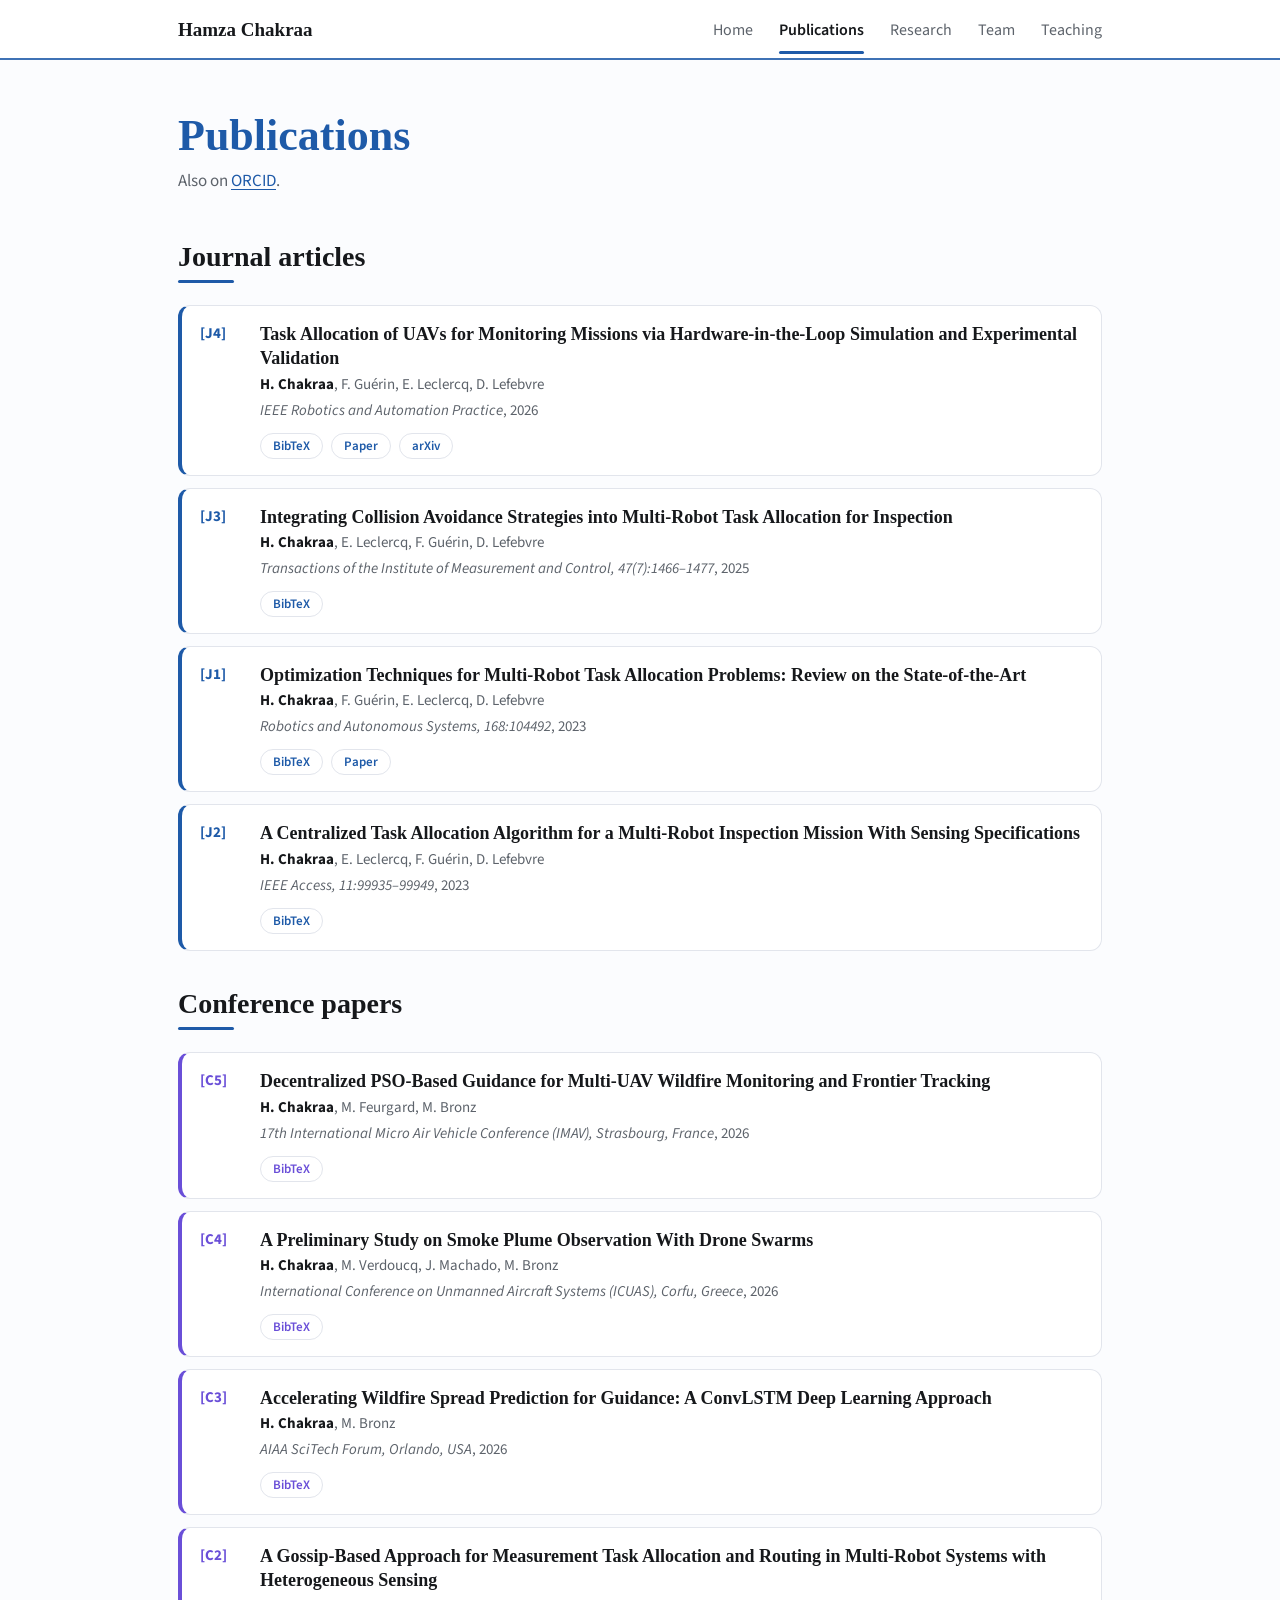
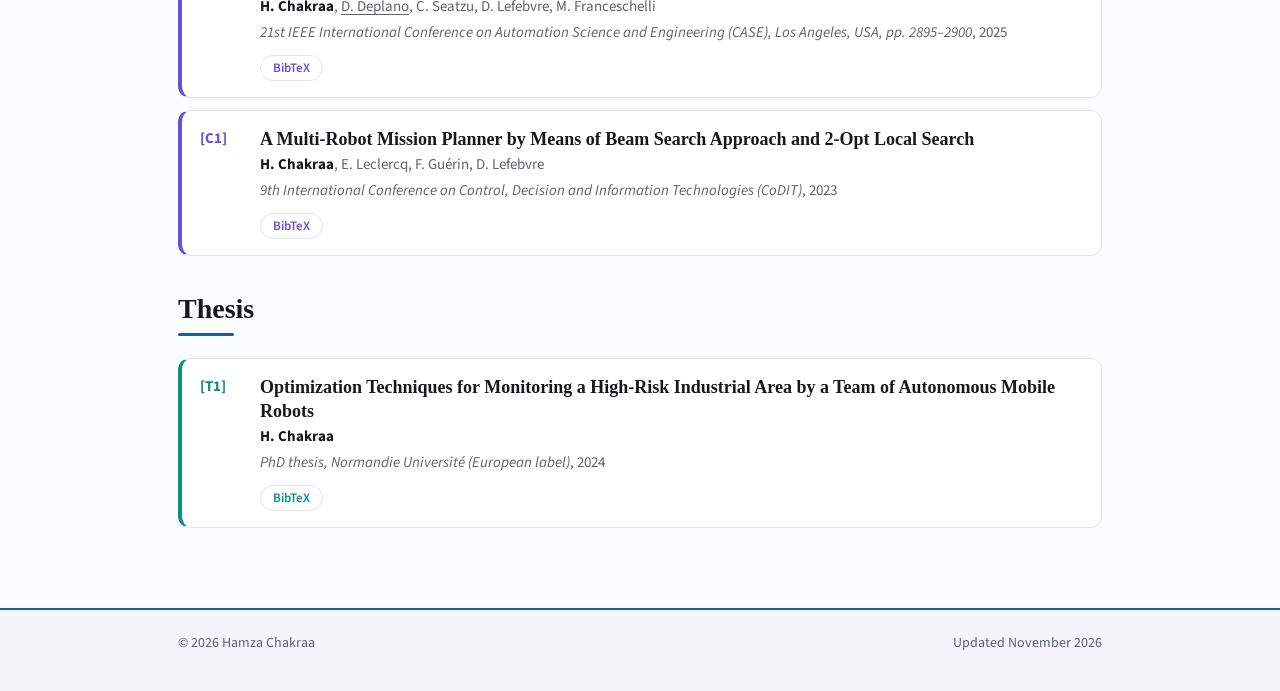
==== publications.html @ 82e601f8 "update" ====
<!doctype html>
<html lang="en">
<head>
<meta charset="utf-8">
<meta name="viewport" content="width=device-width, initial-scale=1">
<title>Publications · Hamza Chakraa</title>
<meta name="description" content="Publications of Hamza Chakraa: multi-robot task allocation, multi-UAV guidance, multi-agent reinforcement learning.">
<meta name="theme-color" content="#ffffff">
<link rel="stylesheet" href="style.css?v=12">
<script src="pubs.js?v=12" defer></script>
</head>
<body>

<header class="site-header">
  <div class="container bar">
    <a class="site-title" href="./">Hamza Chakraa</a>
    <nav class="site-nav" aria-label="Main">
      <a href="./">Home</a>
      <a href="publications.html" aria-current="page">Publications</a>
      <a href="research.html">Research</a>
      <a href="team.html">Team</a>
      <a href="teaching.html">Teaching</a>
    </nav>
  </div>
</header>

<main class="container">
  <section class="page-head">
    <h1>Publications</h1>
    <p>Also on <a href="https://orcid.org/0000-0002-8776-4235" target="_blank" rel="noopener">ORCID</a>.</p>
  </section>
  <div id="all-pubs"></div>
</main>

<footer class="site-footer">
  <div class="container foot">
    <span>© 2026 Hamza Chakraa</span>
    <span>Updated November 2026</span>
  </div>
</footer>

</body>
</html>
---- style.css ----
/* fonts: self-hosted, SIL Open Font License (see fonts/) */
@font-face { font-family: "Source Serif 4"; font-weight: 600; font-display: swap; src: url(fonts/source-serif-4-latin-600-normal.woff2) format("woff2"); }
@font-face { font-family: "Source Sans 3"; font-weight: 400; font-display: swap; src: url(fonts/source-sans-3-latin-400-normal.woff2) format("woff2"); }
@font-face { font-family: "Source Sans 3"; font-weight: 400; font-style: italic; font-display: swap; src: url(fonts/source-sans-3-latin-400-italic.woff2) format("woff2"); }
@font-face { font-family: "Source Sans 3"; font-weight: 600; font-display: swap; src: url(fonts/source-sans-3-latin-600-normal.woff2) format("woff2"); }
@font-face { font-family: "Source Sans 3"; font-weight: 700; font-display: swap; src: url(fonts/source-sans-3-latin-700-normal.woff2) format("woff2"); }

:root {
  --accent: #1e5aa8;          /* main blue */
  --accent-dark: #16467f;
  --accent-soft: #eaf1fb;
  --violet: #6a4fd8;          /* conferences */
  --violet-soft: #efebfd;
  --teal: #0d8f87;            /* thesis / highlights */
  --teal-soft: #e3f5f3;
  --grad: var(--accent);
  --text: #16181b;
  --muted: #5d636b;
  --line: #e2e5ec;
  --serif: "Source Serif 4", Georgia, serif;
  --sans: "Source Sans 3", system-ui, -apple-system, "Segoe UI", sans-serif;
}

* { box-sizing: border-box; }
html { scroll-behavior: smooth; }
body { margin: 0; font: 17px/1.6 var(--sans); color: var(--text); background: #fbfcfe; -webkit-font-smoothing: antialiased; }
a { color: var(--accent); text-decoration-thickness: 1px; text-underline-offset: 3px; }
a:hover { color: var(--accent-dark); }
h1, h2, h3 { margin: 0; }
.container { max-width: 980px; margin: 0 auto; padding: 0 28px; }
section { scroll-margin-top: 80px; }

/* header: light, blue hairline, active link underlined */
.site-header { position: sticky; top: 0; z-index: 10; background: rgba(255,255,255,.88); backdrop-filter: saturate(1.4) blur(10px); }
.site-header::after { content: ""; position: absolute; left: 0; right: 0; bottom: 0; height: 2px; background: var(--grad); opacity: .85; }
.bar { display: flex; align-items: center; justify-content: space-between; gap: 20px; min-height: 60px; flex-wrap: wrap; }
.site-title { font: 600 19px var(--serif); color: var(--text); text-decoration: none; }
.site-nav { display: flex; gap: 26px; flex-wrap: wrap; }
.site-nav a { position: relative; color: var(--muted); text-decoration: none; font-size: 16px; padding: 18px 0 16px; transition: color .15s; }
.site-nav a:hover { color: var(--accent); }
.site-nav a[aria-current="page"] { color: var(--text); font-weight: 600; }
.site-nav a[aria-current="page"]::after { content: ""; position: absolute; left: 0; right: 0; bottom: 6px; height: 3px; border-radius: 3px; background: var(--grad); }
@media (max-width: 640px) { .bar { padding-block: 10px; } .site-nav { gap: 16px; } .site-nav a { padding: 4px 0; font-size: 15px; } .site-nav a[aria-current="page"]::after { bottom: -2px; } }

/* hero: soft colour wash behind, text left, round photo right */
.hero-wrap { position: relative; overflow: hidden; background: #eef3fb; border-bottom: 1px solid var(--line); }
.hero { display: grid; grid-template-columns: 1fr 230px; gap: 48px; align-items: center; padding: 60px 0 52px; }
.role { display: inline-block; margin: 0 0 12px; padding: 3px 12px; border-radius: 999px; font-size: 14px; font-weight: 600; color: #fff; background: var(--grad); }
.hero h1 { font: 600 54px/1.06 var(--serif); letter-spacing: -0.015em; }
.affil { margin: 10px 0 0; color: var(--muted); }
.affil a { color: var(--text); font-weight: 600; text-decoration: none; }
.affil a:hover { color: var(--accent); }
.lead { margin: 18px 0 24px; font-size: 18px; line-height: 1.5; color: #3a3f46; }
.hero-photo { position: relative; aspect-ratio: 1; border-radius: 50%; padding: 5px; background: var(--grad); box-shadow: 0 18px 40px -16px rgba(30,90,168,.45); }
.hero-photo .inner { position: relative; width: 100%; height: 100%; border-radius: 50%; overflow: hidden; background: #fff; display: grid; place-items: center; border: 4px solid #fff; }
.hero-photo img { position: absolute; inset: 0; width: 100%; height: 100%; object-fit: cover; }
.hero-photo span { font: 600 60px var(--serif); color: var(--accent); }
.profile-links { display: flex; flex-wrap: wrap; gap: 8px; align-items: center; }
.profile-links a { font-size: 15px; font-weight: 600; text-decoration: none; padding: 6px 14px; border-radius: 999px; background: rgba(255,255,255,.8); border: 1px solid var(--line); color: var(--text); transition: all .15s; }
.profile-links a:hover { color: #fff; background: var(--accent); border-color: var(--accent); transform: translateY(-1px); }
.profile-links a.primary { color: #fff; background: var(--grad); border-color: transparent; }
.profile-links a.primary:hover { filter: brightness(1.08); }
@media (max-width: 720px) {
  .hero { grid-template-columns: 1fr; gap: 24px; padding-top: 32px; }
  .hero-photo { order: -1; width: 130px; }
  .hero h1 { font-size: 40px; }
}

/* sections */
section { padding-top: 52px; }
h2 { font: 600 28px/1.2 var(--serif); margin-bottom: 22px; display: flex; align-items: baseline; justify-content: space-between; gap: 16px; position: relative; padding-bottom: 10px; }
h2::after { content: ""; position: absolute; left: 0; bottom: 0; width: 56px; height: 3px; border-radius: 3px; background: var(--grad); }
h3 { font-size: 14px; font-weight: 700; letter-spacing: .08em; text-transform: uppercase; color: var(--accent); margin-bottom: 12px; }
.more { font: 600 15px var(--sans); text-decoration: none; }
.more:hover { text-decoration: underline; }

.bio { padding-top: 40px; max-width: 780px; }
.bio p { margin: 0 0 16px; }
.hiring { position: relative; margin-top: 26px !important; padding: 16px 20px 16px 22px; border-radius: 12px; font-size: 16px;
  background: #fff; border: 2px solid var(--accent); box-shadow: 0 8px 24px -14px rgba(106,79,216,.5); }

/* news */
.news-list { list-style: none; margin: 0; padding: 0; }
.news-list li { display: grid; grid-template-columns: 104px 1fr; gap: 18px; align-items: baseline; padding: 12px 14px; border-radius: 10px; transition: background .15s; }
.news-list li:hover { background: var(--accent-soft); }
.news-list time { justify-self: start; font-size: 13px; font-weight: 700; padding: 2px 10px; border-radius: 999px; color: var(--accent); background: var(--accent-soft); white-space: nowrap; }
.news-list li:nth-child(3n+2) time { color: var(--violet); background: var(--violet-soft); }
.news-list li:nth-child(3n+3) time { color: var(--teal); background: var(--teal-soft); }
.news-list p { margin: 0; font-size: 16px; }
@media (max-width: 520px) { .news-list li { grid-template-columns: 1fr; gap: 4px; } }

/* type colours */
.t-journal    { --c: var(--accent); --cs: var(--accent-soft); }
.t-conference { --c: var(--violet); --cs: var(--violet-soft); }
.t-thesis     { --c: var(--teal);   --cs: var(--teal-soft); }

/* selected publications: coloured cards, thumbnail only if an image exists */
.sel-list { display: grid; gap: 14px; }
.sel { display: block; padding: 18px 22px; background: #fff; border: 1px solid var(--line); border-left: 4px solid var(--c); border-radius: 12px; box-shadow: 0 2px 6px -4px rgba(16,24,40,.12); transition: transform .15s, box-shadow .15s; }
.sel:hover { transform: translateY(-2px); box-shadow: 0 14px 28px -18px rgba(16,24,40,.35); }
.sel .thumb { display: none; }
.sel.has-thumb { display: grid; grid-template-columns: 96px 1fr; gap: 20px; }
.sel.has-thumb .thumb { display: block; width: 96px; aspect-ratio: 440/570; object-fit: cover; object-position: top; border-radius: 6px; border: 1px solid var(--line); }
.badge { display: inline-block; margin: 0 0 6px; padding: 1px 10px; border-radius: 999px; background: var(--cs, var(--accent-soft)); color: var(--c, var(--accent)); font-size: 13px; font-weight: 700; }
.sel h3 { font: 600 18px/1.35 var(--serif); letter-spacing: 0; text-transform: none; color: var(--text); margin: 0 0 4px; }
.sel h3 a, .pub-list .t a { color: var(--text); text-decoration: none; }
.sel h3 a:hover, .pub-list .t a:hover { color: var(--c, var(--accent)); }
.authors { margin: 0 0 10px; font-size: 15px; color: var(--muted); }
.authors .me { font-weight: 700; color: var(--text); }
.coauthor { color: inherit; }

.actions { display: flex; flex-wrap: wrap; gap: 8px; }
.actions button, .actions a { font: 600 13px var(--sans); padding: 3px 12px; border-radius: 999px; border: 1px solid var(--line); background: #fff; color: var(--c, var(--accent)); text-decoration: none; cursor: pointer; transition: all .15s; }
.actions button:hover, .actions a:hover, .actions button.on { background: var(--c, var(--accent)); border-color: var(--c, var(--accent)); color: #fff; }
pre.bib { margin: 12px 0 0; padding: 10px 12px; font-size: 12px; line-height: 1.45; background: #f6f7fb; border: 1px solid var(--line); border-radius: 8px; overflow-x: auto; white-space: pre; }

/* research */
.two-col { display: grid; grid-template-columns: 1fr 1fr; gap: 40px; }
@media (max-width: 720px) { .two-col { grid-template-columns: 1fr; gap: 24px; } }
.chips { list-style: none; margin: 0; padding: 0; display: flex; flex-wrap: wrap; gap: 8px; }
.chips li { font-size: 15px; padding: 6px 14px; border-radius: 999px; background: var(--accent-soft); color: #173f73; }
.two-col > div:nth-child(2) .chips li { background: var(--teal-soft); color: #0a5f59; }
.videos { display: grid; grid-template-columns: repeat(auto-fill, minmax(280px, 1fr)); gap: 22px; }
.video { margin: 0; }
.video .frame { position: relative; aspect-ratio: 16/9; border-radius: 12px; overflow: hidden; background: #0f1420; box-shadow: 0 14px 30px -18px rgba(16,24,40,.5); }
.video iframe { position: absolute; inset: 0; width: 100%; height: 100%; border: 0; }
.video figcaption { margin-top: 8px; font-size: 15px; color: var(--muted); }
.empty { margin: 0; padding: 28px; text-align: center; color: var(--muted); border: 2px dashed var(--line); border-radius: 12px; }

/* teaching / people */
.people { list-style: none; padding: 0; margin: 0; display: grid; gap: 12px; }
.people li { padding: 14px 18px; background: #fff; border: 1px solid var(--line); border-left: 4px solid var(--accent); border-radius: 12px; }
.people li:nth-child(2n) { border-left-color: var(--violet); }
.people b { display: block; font-weight: 600; }
.people span { display: block; font-size: 15px; color: var(--muted); }

/* inner pages */
.page-title { font: 600 44px/1.1 var(--serif); margin: 4px 0 28px; display: block; color: var(--accent); width: fit-content; }
.page-head { padding: 52px 0 8px; }
.page-head h1 { font: 600 44px/1.1 var(--serif); color: var(--accent); width: fit-content; }
.page-head p { margin: 8px 0 0; color: var(--muted); }
.pub-group { padding-top: 36px; }
.pub-list { list-style: none; margin: 0; padding: 0; display: grid; gap: 12px; }
.pub-list li { display: grid; grid-template-columns: 48px minmax(0,1fr); gap: 12px; padding: 16px 18px; background: #fff; border: 1px solid var(--line); border-left: 4px solid var(--c); border-radius: 12px; scroll-margin-top: 80px; }
.pub-list li:target { box-shadow: 0 0 0 3px var(--cs); }
.pub-list .label { font-size: 15px; font-weight: 700; color: var(--c); }
.pub-list p { margin: 0; }
.pub-list .t { font: 600 18px/1.35 var(--serif); margin-bottom: 2px; }
.pub-list .venue { font-size: 15px; color: var(--muted); margin: 2px 0 10px; }
.pub-list .authors { margin: 0; }

/* footer */
.site-footer { position: relative; margin-top: 80px; background: #f3f5fa; }
.site-footer::before { content: ""; position: absolute; left: 0; right: 0; top: 0; height: 2px; background: var(--grad); }
.foot { display: flex; flex-wrap: wrap; justify-content: space-between; gap: 8px 24px; padding-block: 24px 36px; font-size: 14px; color: var(--muted); }

/* layout fixes */
body { min-height: 100vh; display: flex; flex-direction: column; }
main { flex: 1 0 auto; width: 100%; }
.empty { grid-column: 1 / -1; }
.hero { grid-template-columns: 1fr 200px; gap: 40px; }
.profile-links a { padding: 5px 12px; }
.profile-links { gap: 6px; }

/* selected publications: row cards with a small first-page thumbnail */
.sel { display: grid !important; grid-template-columns: 92px 1fr; gap: 22px; align-items: start; }
.sel .page { position: relative; display: block; aspect-ratio: 8.5/11; border-radius: 6px; overflow: hidden; background: #fff; border: 1px solid var(--line); border-top: 3px solid var(--c); box-shadow: 0 8px 18px -12px rgba(16,24,40,.45); transition: transform .18s; }
.sel:hover .page { transform: rotate(-1.5deg) scale(1.03); }
.sel .page img { position: absolute; inset: 0; width: 100%; height: 100%; object-fit: cover; object-position: top; z-index: 1; background: #fff; }
.mock { position: absolute; inset: 0; padding: 14% 9% 0; text-align: center; }
.m-title { margin: 0 0 7%; font: 600 6.5px/1.25 var(--serif); color: var(--text); }
.m-auth { margin: 0 0 10%; font-size: 4.5px; color: var(--muted); }
.m-cols { display: grid; grid-template-columns: 1fr 1fr; gap: 8%; height: 100%; }
.m-cols i { display: block; height: 100%; background: repeating-linear-gradient(#e3e7ee 0 1.5px, transparent 1.5px 4px); -webkit-mask-image: linear-gradient(#000 45%, transparent 85%); mask-image: linear-gradient(#000 45%, transparent 85%); }
@media (max-width: 520px) { .sel { grid-template-columns: 64px 1fr; gap: 14px; } }
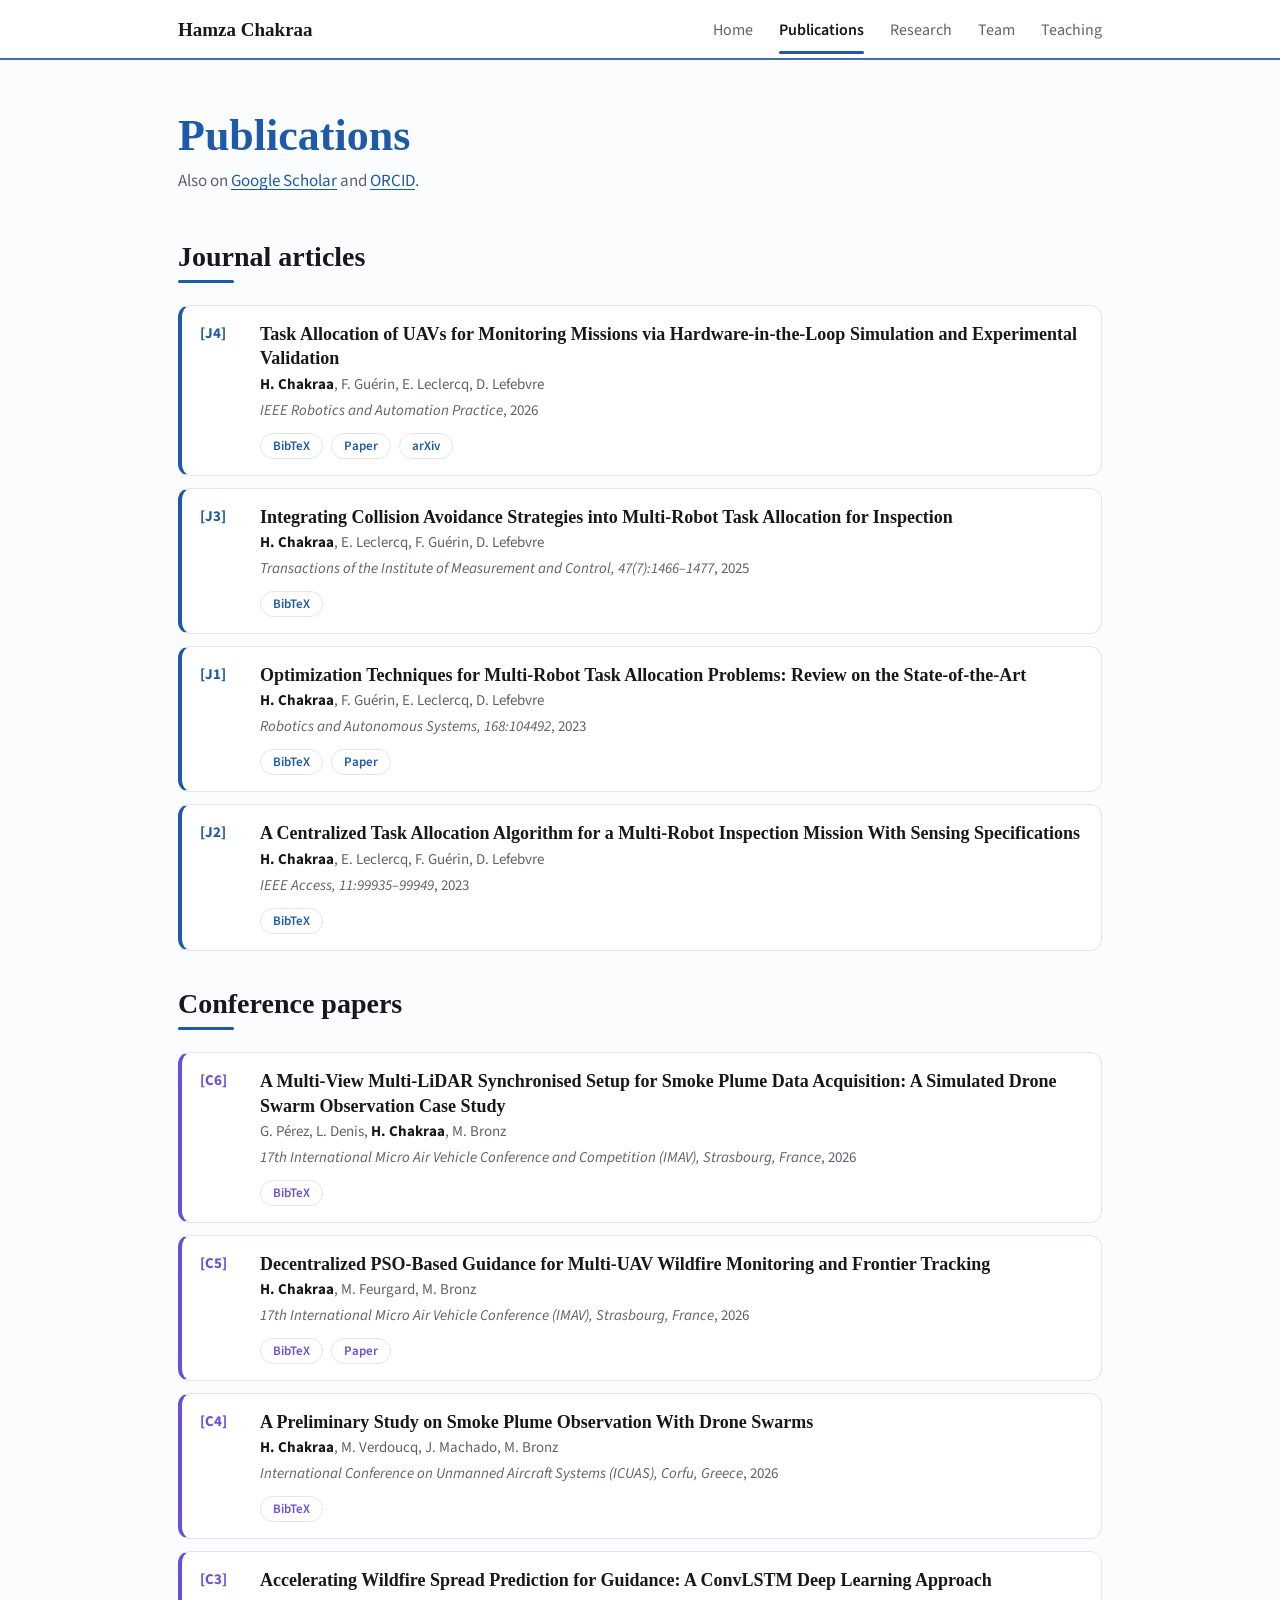
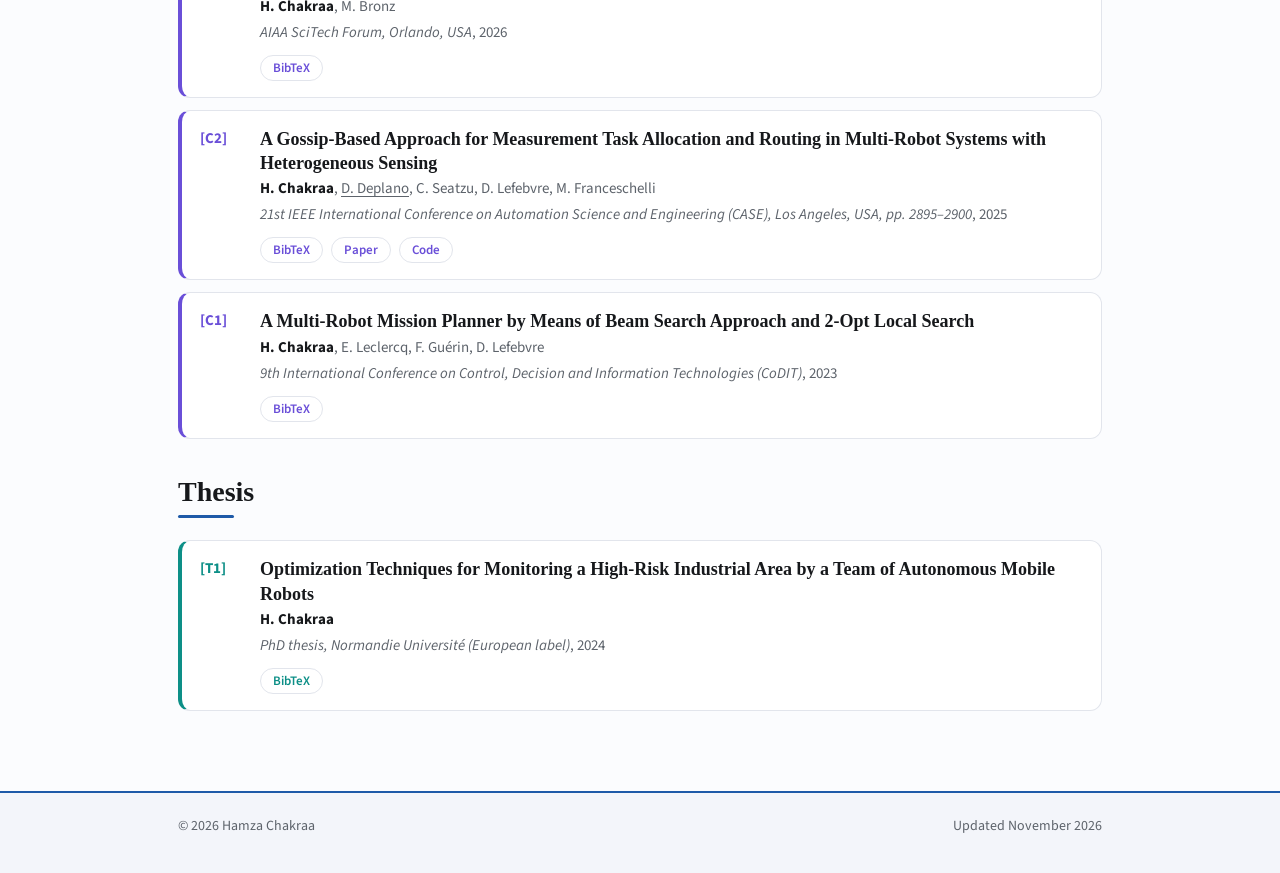
==== commit 840524bd: "update" ====
--- a/publications.html
+++ b/publications.html
@@ -6,8 +6,8 @@
 <title>Publications · Hamza Chakraa</title>
 <meta name="description" content="Publications of Hamza Chakraa: multi-robot task allocation, multi-UAV guidance, multi-agent reinforcement learning.">
 <meta name="theme-color" content="#ffffff">
-<link rel="stylesheet" href="style.css?v=12">
-<script src="pubs.js?v=12" defer></script>
+<link rel="stylesheet" href="style.css?v=16">
+<script src="pubs.js?v=16" defer></script>
 </head>
 <body>
 
@@ -27,7 +27,7 @@
 <main class="container">
   <section class="page-head">
     <h1>Publications</h1>
-    <p>Also on <a href="https://orcid.org/0000-0002-8776-4235" target="_blank" rel="noopener">ORCID</a>.</p>
+    <p>Also on <a href="https://scholar.google.com/citations?user=-qgxQ_IAAAAJ" target="_blank" rel="noopener">Google Scholar</a> and <a href="https://orcid.org/0000-0002-8776-4235" target="_blank" rel="noopener">ORCID</a>.</p>
   </section>
   <div id="all-pubs"></div>
 </main>
--- a/style.css
+++ b/style.css
@@ -163,7 +163,7 @@
 .profile-links { gap: 6px; }
 
 /* selected publications: row cards with a small first-page thumbnail */
-.sel { display: grid !important; grid-template-columns: 92px 1fr; gap: 22px; align-items: start; }
+.sel { display: grid !important; grid-template-columns: 124px 1fr; gap: 22px; align-items: start; }
 .sel .page { position: relative; display: block; aspect-ratio: 8.5/11; border-radius: 6px; overflow: hidden; background: #fff; border: 1px solid var(--line); border-top: 3px solid var(--c); box-shadow: 0 8px 18px -12px rgba(16,24,40,.45); transition: transform .18s; }
 .sel:hover .page { transform: rotate(-1.5deg) scale(1.03); }
 .sel .page img { position: absolute; inset: 0; width: 100%; height: 100%; object-fit: cover; object-position: top; z-index: 1; background: #fff; }
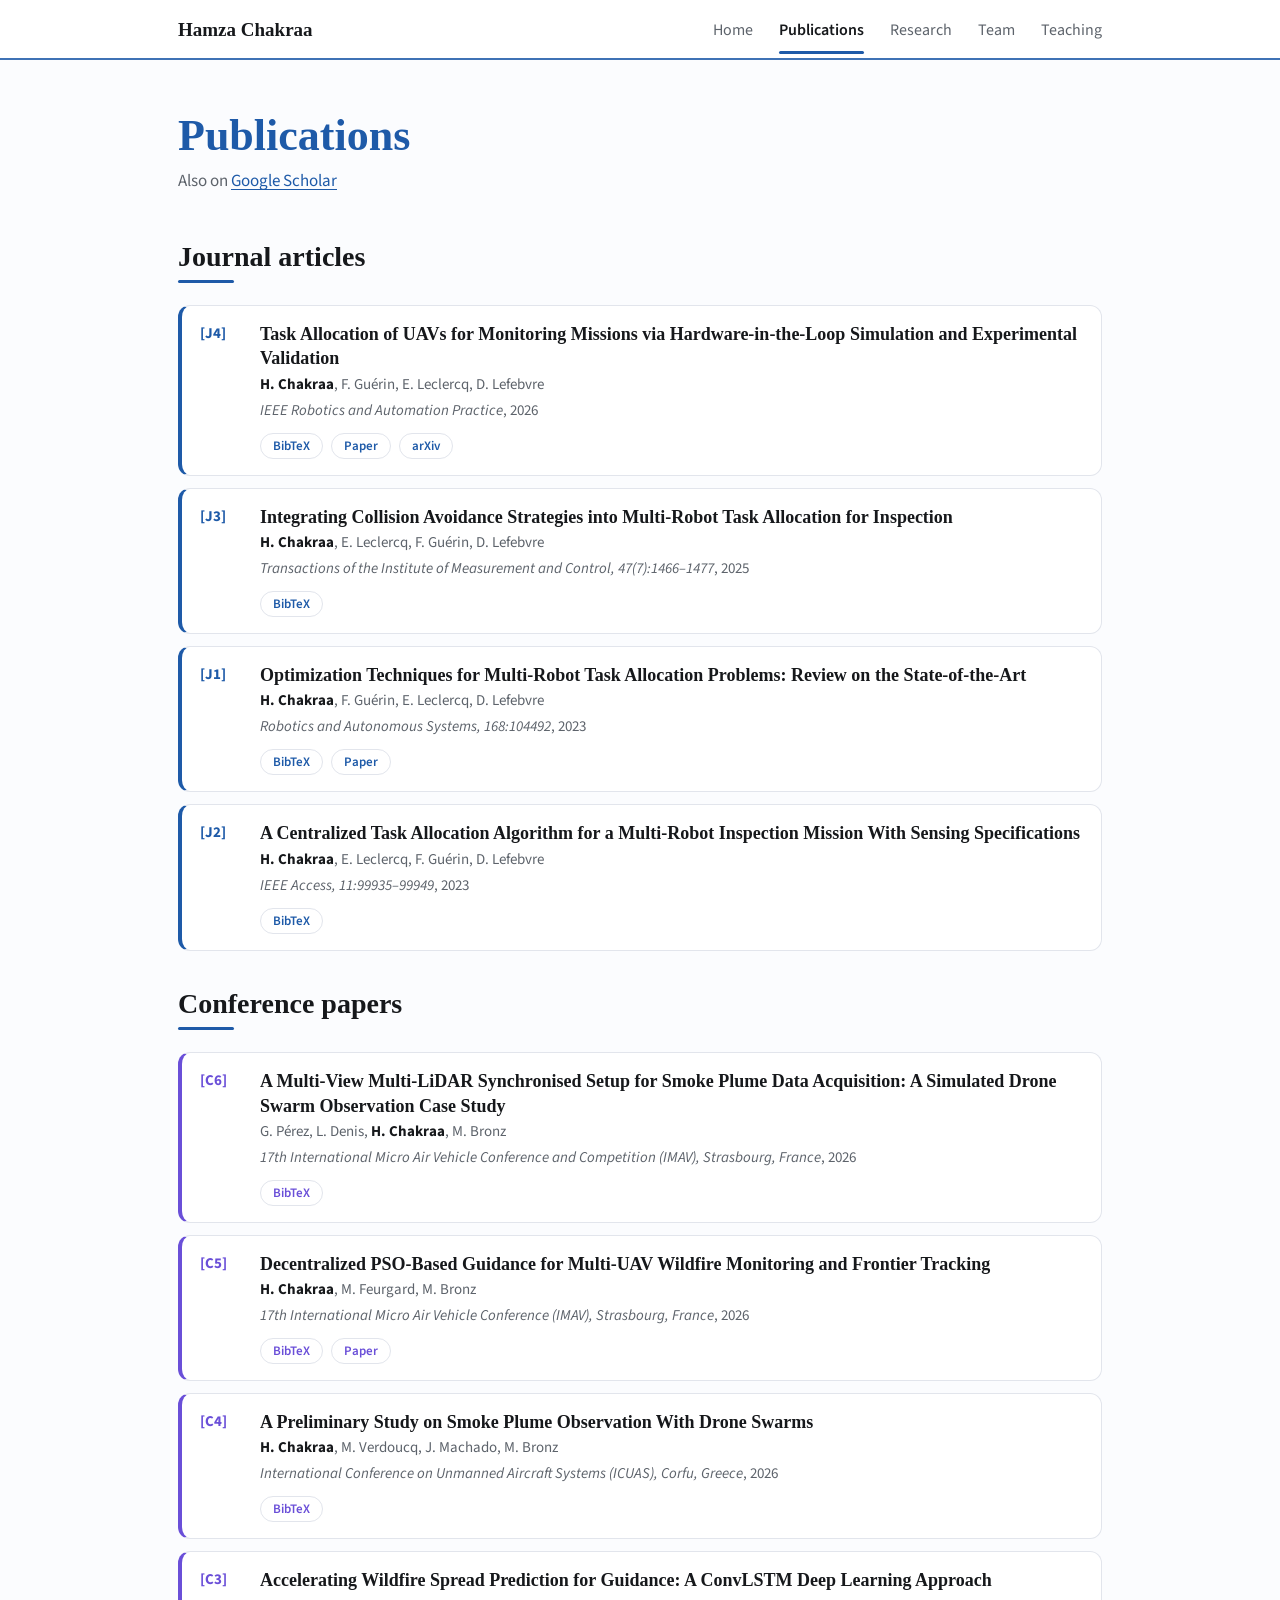
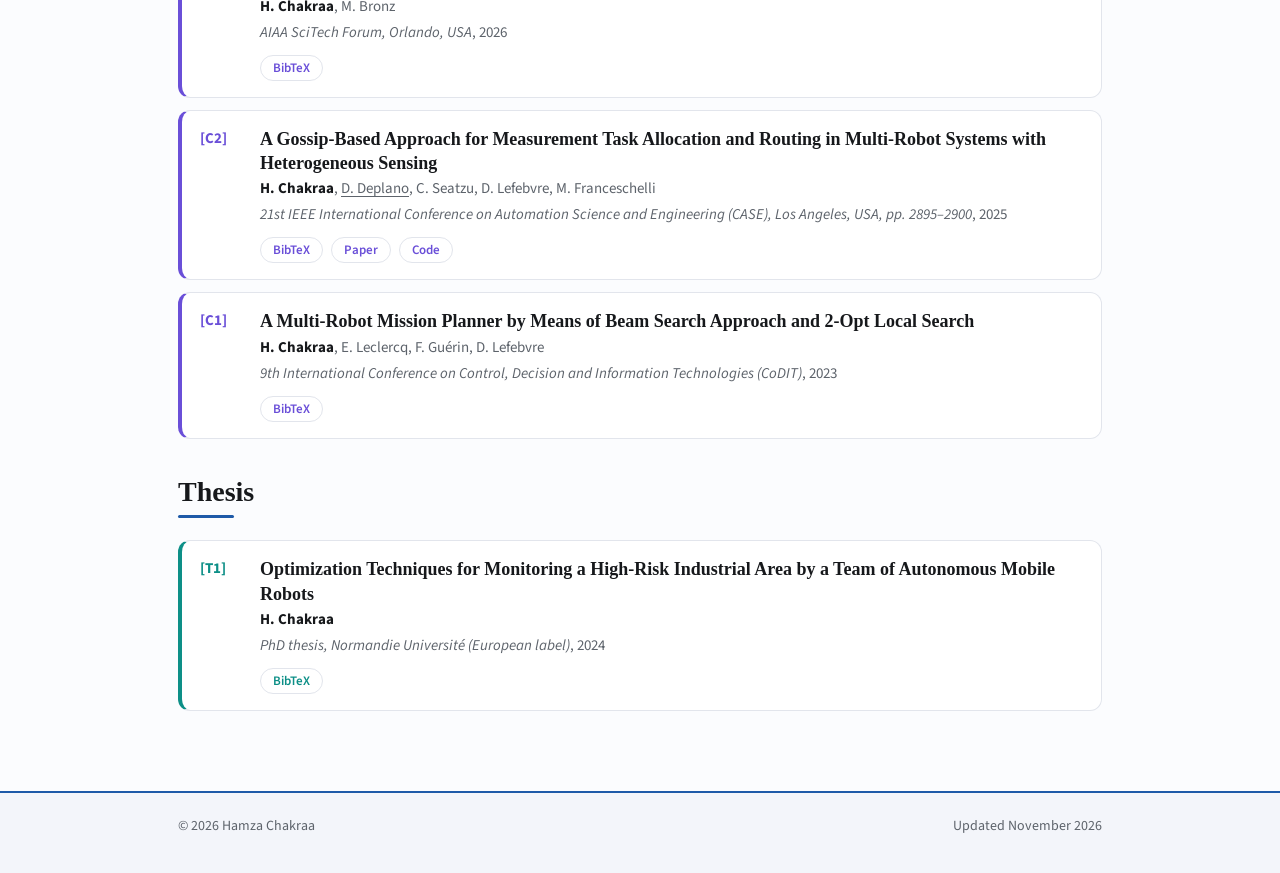
==== commit abd429e0: "update" ====
--- a/publications.html
+++ b/publications.html
@@ -27,7 +27,7 @@
 <main class="container">
   <section class="page-head">
     <h1>Publications</h1>
-    <p>Also on <a href="https://scholar.google.com/citations?user=-qgxQ_IAAAAJ" target="_blank" rel="noopener">Google Scholar</a> and <a href="https://orcid.org/0000-0002-8776-4235" target="_blank" rel="noopener">ORCID</a>.</p>
+    <p>Also on <a href="https://scholar.google.com/citations?user=-qgxQ_IAAAAJ" target="_blank" rel="noopener">Google Scholar</a> </p>
   </section>
   <div id="all-pubs"></div>
 </main>
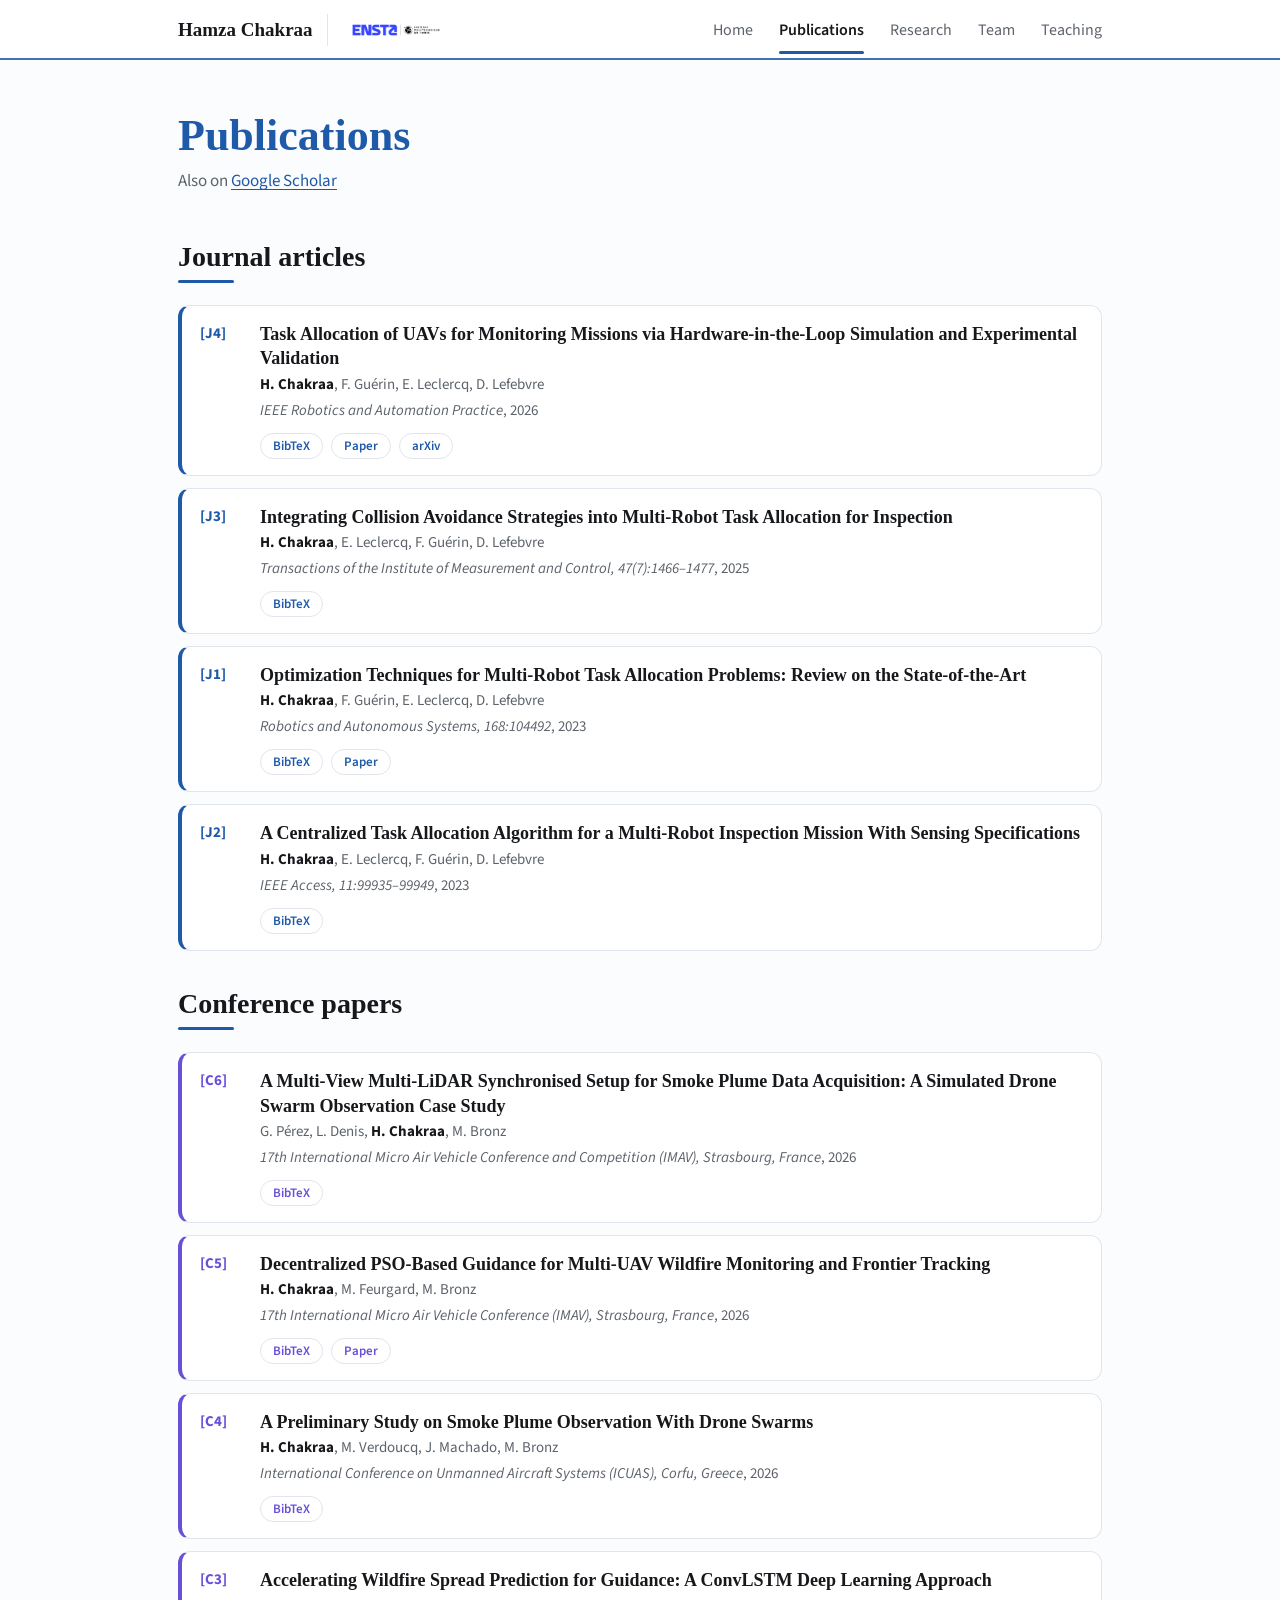
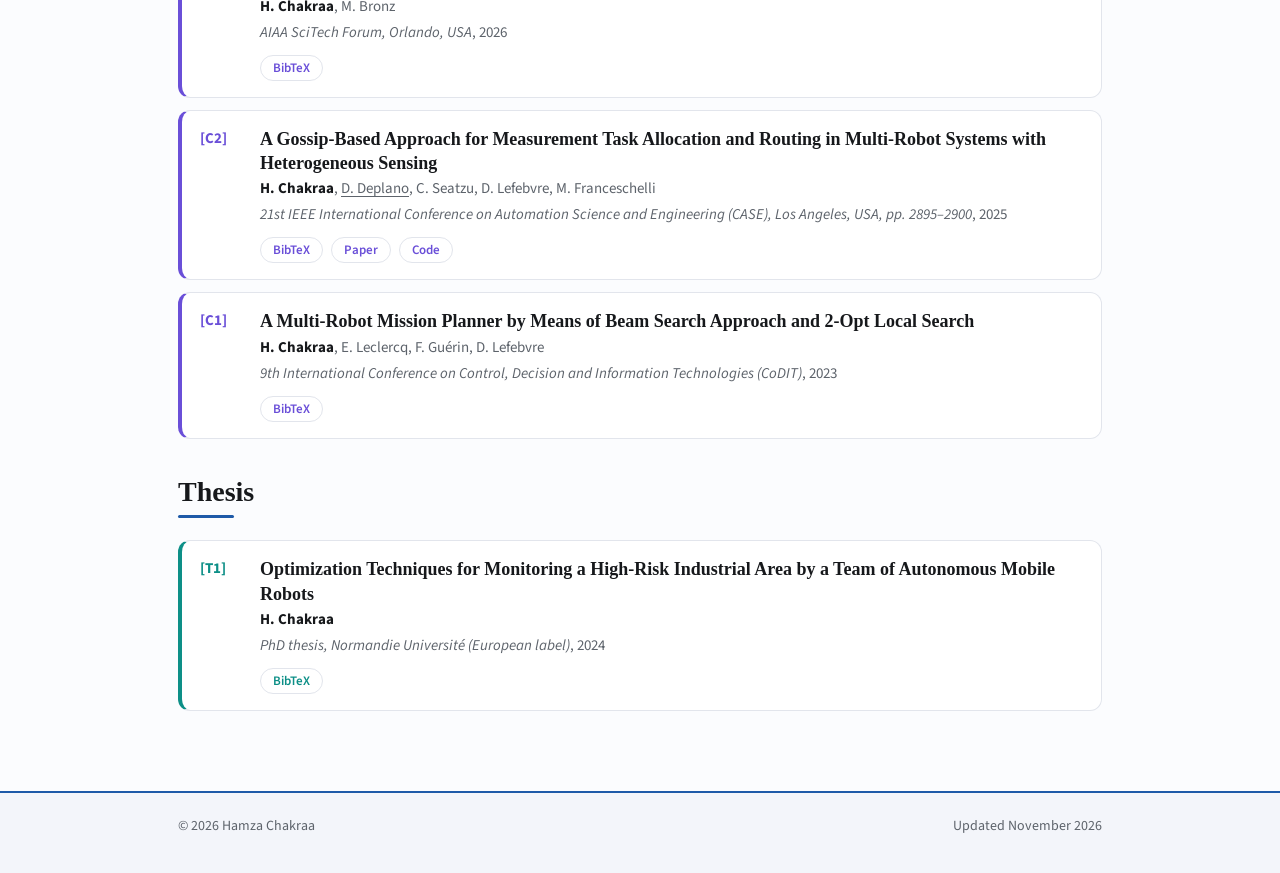
==== commit 92d56c4f: "update" ====
--- a/publications.html
+++ b/publications.html
@@ -13,7 +13,10 @@
 
 <header class="site-header">
   <div class="container bar">
-    <a class="site-title" href="./">Hamza Chakraa</a>
+    <div class="brand">
+      <a class="site-title" href="./">Hamza Chakraa</a>
+      <a class="inst-logo" href="https://www.ensta.fr/" target="_blank" rel="noopener"><img src="images/ensta-logo.png" alt="ENSTA, Institut Polytechnique de Paris" onerror="this.parentNode.remove()"></a>
+    </div>
     <nav class="site-nav" aria-label="Main">
       <a href="./">Home</a>
       <a href="publications.html" aria-current="page">Publications</a>
--- a/style.css
+++ b/style.css
@@ -173,3 +173,10 @@
 .m-cols { display: grid; grid-template-columns: 1fr 1fr; gap: 8%; height: 100%; }
 .m-cols i { display: block; height: 100%; background: repeating-linear-gradient(#e3e7ee 0 1.5px, transparent 1.5px 4px); -webkit-mask-image: linear-gradient(#000 45%, transparent 85%); mask-image: linear-gradient(#000 45%, transparent 85%); }
 @media (max-width: 520px) { .sel { grid-template-columns: 64px 1fr; gap: 14px; } }
+
+
+/* ENSTA logo next to the name in the header */
+.brand { display: flex; align-items: center; gap: 14px; }
+.brand .inst-logo { display: flex; align-items: center; padding-left: 14px; border-left: 1px solid var(--line); }
+.brand .inst-logo img { display: block; height: 32px; width: auto; }
+@media (max-width: 640px) { .brand .inst-logo img { height: 26px; } }
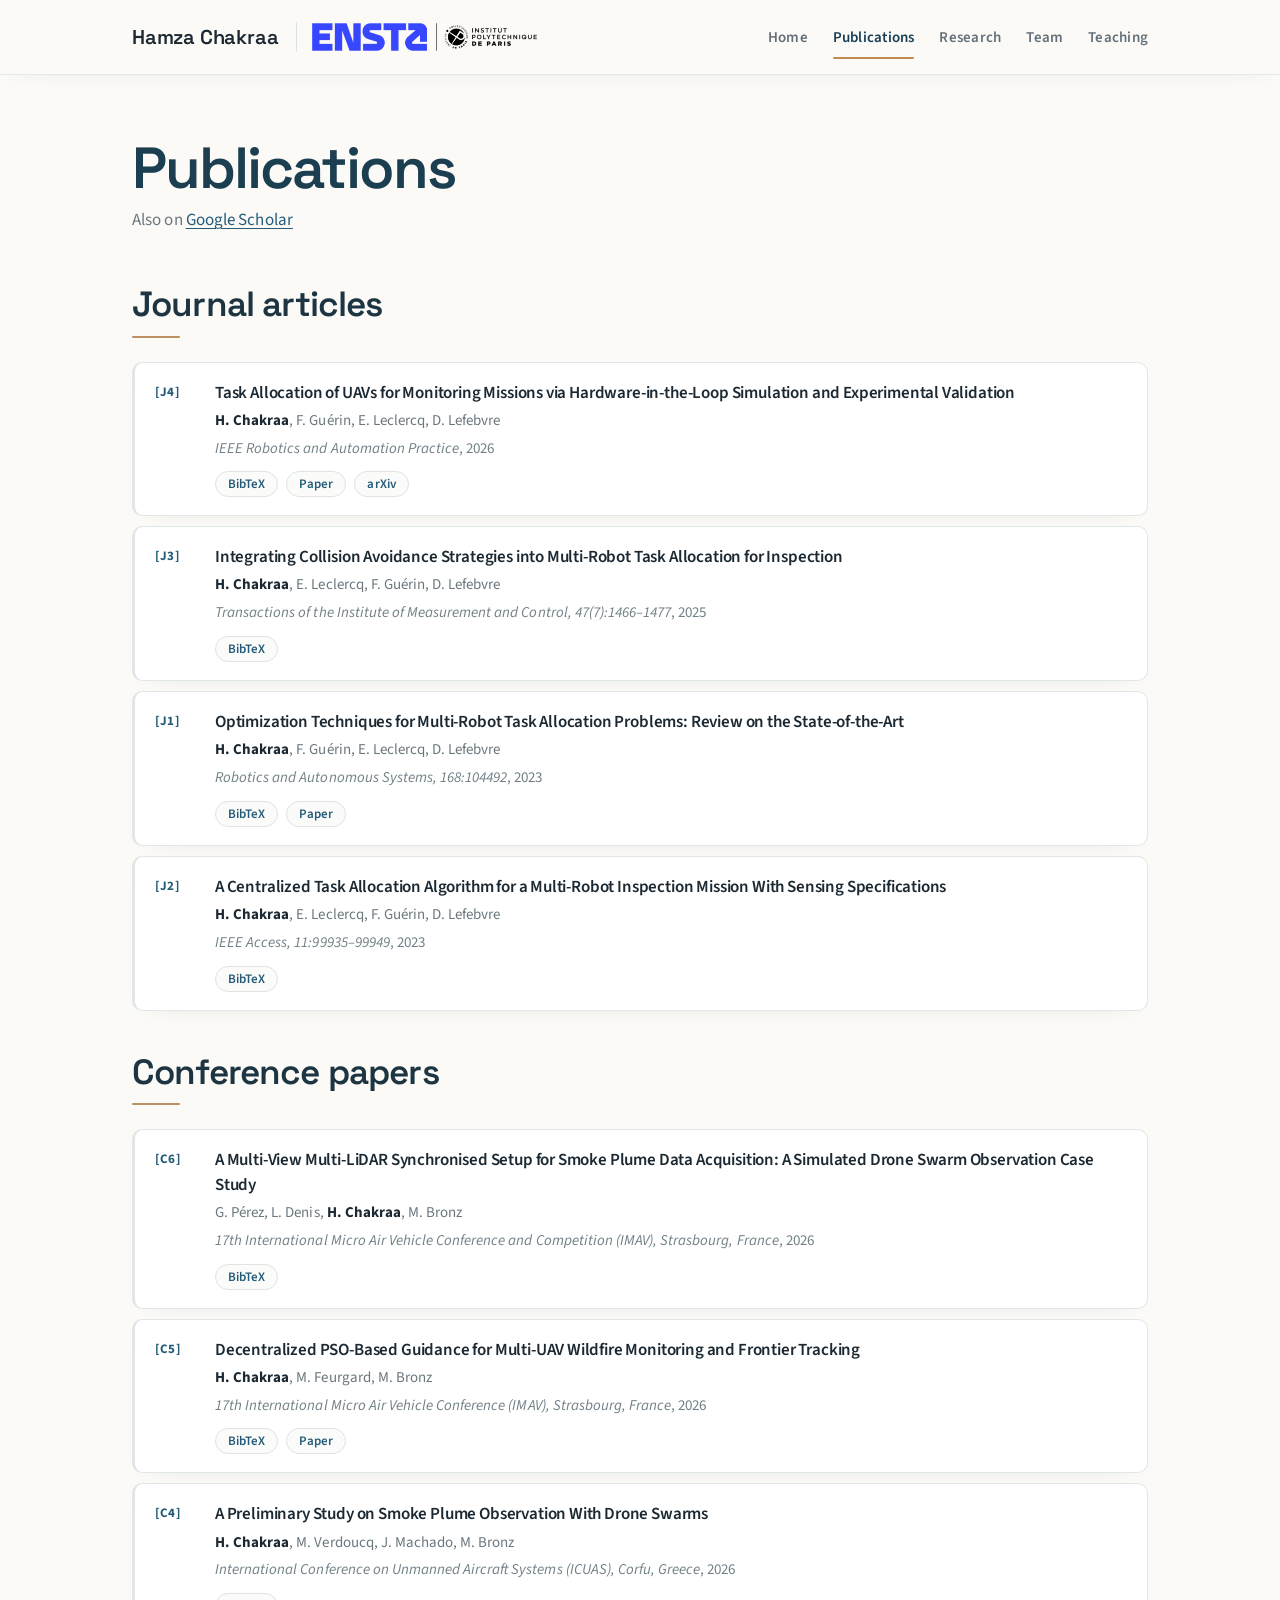
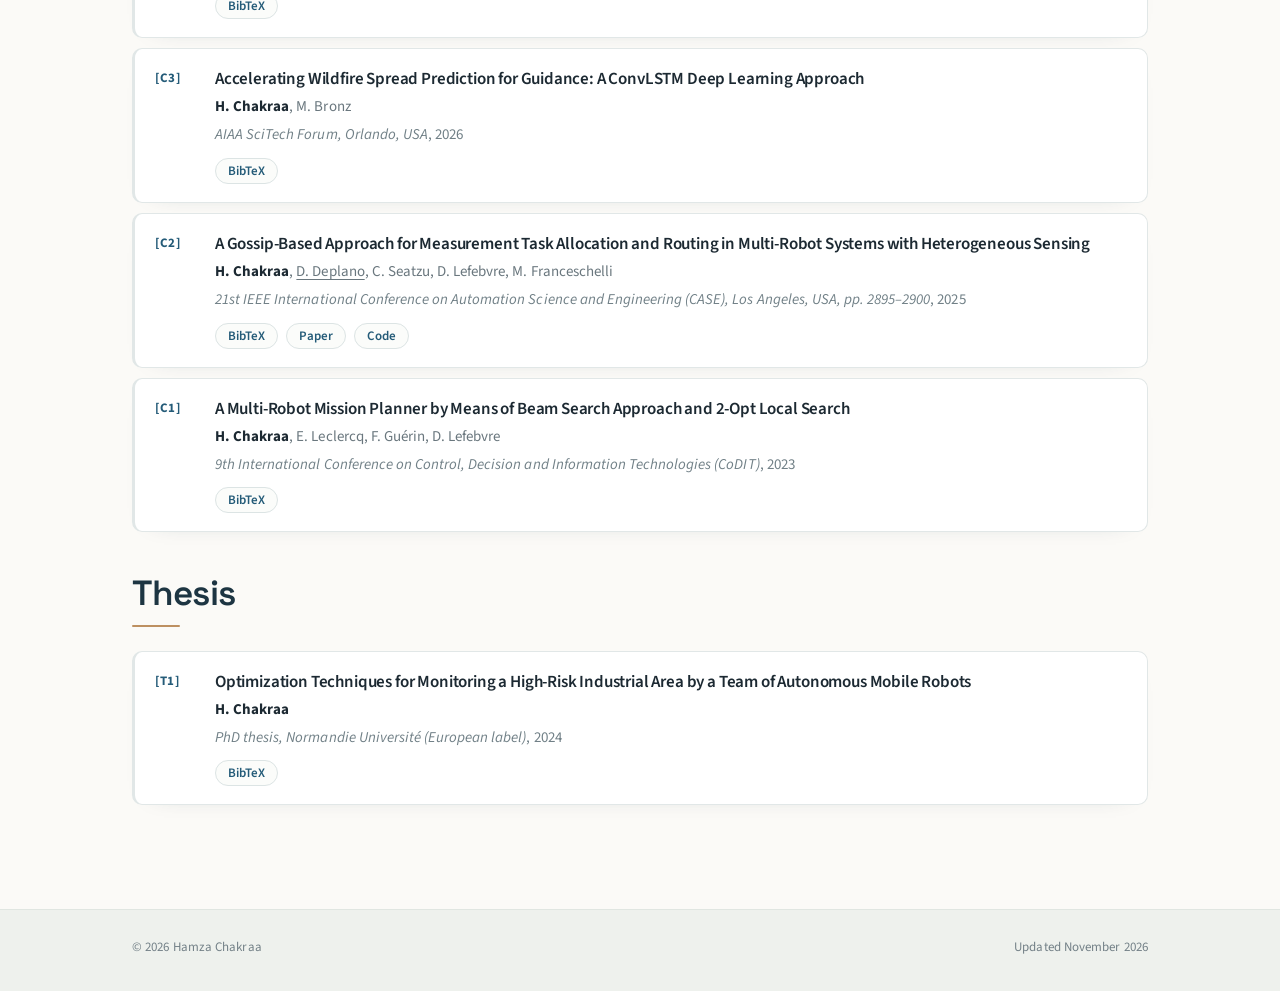
==== commit 4f42a314: "update" ====
--- a/publications.html
+++ b/publications.html
@@ -5,9 +5,17 @@
 <meta name="viewport" content="width=device-width, initial-scale=1">
 <title>Publications · Hamza Chakraa</title>
 <meta name="description" content="Publications of Hamza Chakraa: multi-robot task allocation, multi-UAV guidance, multi-agent reinforcement learning.">
-<meta name="theme-color" content="#ffffff">
-<link rel="stylesheet" href="style.css?v=16">
-<script src="pubs.js?v=16" defer></script>
+<link rel="icon" href="images/favicon.svg" type="image/svg+xml">
+<link rel="canonical" href="https://hamzachakraa.github.io/publications.html">
+<meta property="og:type" content="website">
+<meta property="og:title" content="Publications · Hamza Chakraa">
+<meta property="og:description" content="Assistant Professor at ENSTA (U2IS), Institut Polytechnique de Paris. Multi-robot task allocation, multi-UAV guidance, multi-agent reinforcement learning.">
+<meta property="og:url" content="https://hamzachakraa.github.io/publications.html">
+<meta property="og:image" content="https://hamzachakraa.github.io/images/hamza.jpg">
+<meta name="twitter:card" content="summary">
+<meta name="theme-color" content="#fbfaf7">
+<link rel="stylesheet" href="style.css?v=21">
+<script src="pubs.js?v=18" defer></script>
 </head>
 <body>
 
@@ -15,7 +23,7 @@
   <div class="container bar">
     <div class="brand">
       <a class="site-title" href="./">Hamza Chakraa</a>
-      <a class="inst-logo" href="https://www.ensta.fr/" target="_blank" rel="noopener"><img src="images/ensta-logo.png" alt="ENSTA, Institut Polytechnique de Paris" onerror="this.parentNode.remove()"></a>
+      <a class="inst-logo" href="https://www.ensta.fr/" target="_blank" rel="noopener"><img src="images/ensta-logo.png" width="907" height="120" alt="ENSTA, Institut Polytechnique de Paris" onerror="this.parentNode.remove()"></a>
     </div>
     <nav class="site-nav" aria-label="Main">
       <a href="./">Home</a>
--- a/style.css
+++ b/style.css
@@ -180,3 +180,315 @@
 .brand .inst-logo { display: flex; align-items: center; padding-left: 14px; border-left: 1px solid var(--line); }
 .brand .inst-logo img { display: block; height: 32px; width: auto; }
 @media (max-width: 640px) { .brand .inst-logo img { height: 26px; } }
+
+/* --------------------------------------------------------------------------
+   Visual refresh — refined academic / robotics identity
+   -------------------------------------------------------------------------- */
+:root {
+  --accent: #245b78;
+  --accent-dark: #173f57;
+  --accent-soft: #e8f0f3;
+  --violet: #7b6a9b;
+  --violet-soft: #f0edf5;
+  --teal: #557d75;
+  --teal-soft: #eaf1ed;
+  --grad: #245b78;
+  --text: #1c2932;
+  --muted: #64717a;
+  --line: #e2e7e8;
+  --serif: "Source Serif 4", Georgia, serif;
+  --sans: "Source Sans 3", system-ui, -apple-system, "Segoe UI", sans-serif;
+  --paper: #fbfaf7;
+  --surface: #ffffff;
+  --shadow-soft: 0 12px 32px -24px rgba(24, 48, 62, .32);
+}
+
+html { scroll-padding-top: 88px; }
+body { background: var(--paper); color: var(--text); font-size: 17px; line-height: 1.68; }
+::selection { color: #fff; background: #245b78; }
+a { color: var(--accent); transition: color .18s ease; }
+a:hover { color: var(--accent-dark); }
+.container { max-width: 1080px; padding-inline: 32px; }
+
+.site-header {
+  background: rgba(251,250,247,.94);
+  border-bottom: 1px solid rgba(226,231,232,.85);
+  box-shadow: 0 5px 24px -22px rgba(24,48,62,.5);
+}
+.site-header::after { display: none; }
+.bar { min-height: 74px; }
+.site-title { font-size: 20px; letter-spacing: -.025em; }
+.brand { gap: 18px; }
+.brand .inst-logo { border-left-color: #dce3e4; }
+.brand .inst-logo img { height: 35px; }
+.site-nav { gap: 25px; }
+.site-nav a { font-size: 15px; font-weight: 600; letter-spacing: .01em; padding: 25px 0 23px; }
+.site-nav a[aria-current="page"] { color: var(--accent-dark); }
+.site-nav a[aria-current="page"]::after { height: 2px; bottom: 15px; background: #c18a52; }
+
+.hero-wrap {
+  background: radial-gradient(ellipse at 78% 12%, rgba(193,138,82,.10), transparent 34%),
+              linear-gradient(118deg, #edf2f1 0%, #f3f4f0 56%, #f7f2e9 100%);
+  border-bottom: 1px solid #e3e8e5;
+}
+.hero { grid-template-columns: minmax(0,1fr) 224px; gap: 64px; padding: 76px 0 72px; }
+.role {
+  color: #315f69; background: rgba(255,255,255,.7); border: 1px solid #d6e1df;
+  padding: 5px 13px; font-size: 13px; letter-spacing: .075em; text-transform: uppercase;
+}
+.hero h1 { color: #172d3a; font-size: clamp(44px, 5vw, 60px); line-height: 1.04; letter-spacing: -.035em; }
+.affil { margin-top: 14px; font-size: 17px; }
+.affil a { color: #294e60; }
+.lead { margin: 22px 0 25px; max-width: 520px; color: #53636b; font-size: 17px; line-height: 1.65; }
+.hero-photo {
+  width: 216px; justify-self: end; padding: 5px; border-radius: 50%;
+  background: linear-gradient(145deg, #d0a16d, #527b83 72%);
+  box-shadow: 0 22px 48px -24px rgba(27,66,79,.48);
+}
+.hero-photo .inner { border: 4px solid rgba(255,255,255,.94); }
+.profile-links { gap: 8px; }
+.profile-links a {
+  padding: 6px 13px; font-size: 14px; font-weight: 600; color: #34515e;
+  background: rgba(255,255,255,.68); border: 1px solid rgba(207,218,217,.9);
+}
+.profile-links a:hover { color: #fff; background: var(--accent); border-color: var(--accent); transform: translateY(-2px); }
+.profile-links a.primary { background: #245b78; border-color: #245b78; color: #fff; }
+.profile-links a.primary:hover { background: #173f57; }
+
+main.container { padding-bottom: 12px; }
+section { padding-top: 58px; }
+.bio { max-width: 850px; padding-top: 48px; }
+.bio p { font-size: 18px; line-height: 1.78; color: #3d4b53; }
+h2 { color: #1d3542; font-size: 30px; letter-spacing: -.02em; margin-bottom: 24px; padding-bottom: 13px; }
+h2::after { width: 42px; height: 2px; background: #c18a52; }
+h3 { color: var(--accent); }
+.more { color: #54717c; font-size: 14px; }
+.hiring { border: 1px solid #c7d8d8; border-left: 4px solid #557d75; background: #f3f7f3; box-shadow: none; }
+
+.news-list { border-top: 1px solid var(--line); }
+.news-list li { grid-template-columns: 112px 1fr; gap: 22px; padding: 16px 12px; border-bottom: 1px solid var(--line); border-radius: 0; }
+.news-list li:hover { background: #f1f5f3; }
+.news-list time { color: #315f69; background: #e8f0ed; font-size: 12px; letter-spacing: .035em; padding: 4px 10px; }
+.news-list li:nth-child(3n+2) time { color: #6c6085; background: #f0edf5; }
+.news-list li:nth-child(3n+3) time { color: #557d75; background: #eaf1ed; }
+.news-list p { color: #3d4b53; font-size: 16px; }
+
+.sel { background: var(--surface); border: 1px solid #e1e7e7; border-left: 3px solid var(--c); border-radius: 10px; padding: 20px 22px; box-shadow: var(--shadow-soft); }
+.sel:hover { transform: translateY(-2px); box-shadow: 0 18px 36px -25px rgba(24,48,62,.42); }
+.sel .page { border-color: #e1e7e7; box-shadow: 0 8px 20px -14px rgba(24,48,62,.4); }
+.sel h3 { font-size: 18px; line-height: 1.42; }
+.badge { font-size: 11px; letter-spacing: .06em; text-transform: uppercase; padding: 3px 9px; }
+.authors { color: #6a777e; }
+.actions button, .actions a { border-color: #dce4e4; background: #fbfcfa; }
+pre.bib { background: #f5f6f3; border-color: #e2e7e4; }
+
+.two-col { gap: 52px; }
+.chips { gap: 9px; }
+.chips li { padding: 6px 13px; font-size: 14px; background: #e8f0f3; color: #31586b; border: 1px solid #dce7e9; }
+.two-col > div:nth-child(2) .chips li { background: #eaf1ed; color: #496d64; border-color: #dce8e0; }
+.video .frame { border-radius: 10px; box-shadow: 0 14px 30px -20px rgba(24,48,62,.5); }
+.video figcaption { color: #65737a; }
+.empty { border-color: #d9e2e1; background: rgba(255,255,255,.55); }
+
+.people li, .pub-list li {
+  background: #fff; border-color: #e1e7e7; border-left-width: 3px; border-radius: 10px;
+  box-shadow: 0 8px 24px -24px rgba(24,48,62,.4);
+}
+.people li { padding: 17px 20px; }
+.people li:nth-child(2n) { border-left-color: #9b8caf; }
+.people b { color: #263d49; }
+.page-head { padding-top: 64px; }
+.page-head h1, .page-title { color: #1d4356; font-size: 46px; letter-spacing: -.03em; }
+.page-head p { color: #6a777e; font-size: 17px; }
+.pub-group { padding-top: 42px; }
+.pub-list { gap: 10px; }
+.pub-list li { padding: 18px 20px; }
+.pub-list .t { font-size: 18px; line-height: 1.4; }
+.pub-list .label { font-size: 13px; }
+.pub-list .venue { color: #718087; }
+
+.site-footer { margin-top: 92px; background: #eef1ed; border-top: 1px solid #e0e6e1; }
+.site-footer::before { display: none; }
+.foot { padding-block: 26px 32px; color: #738087; font-size: 13px; }
+
+@media (max-width: 720px) {
+  .container { padding-inline: 22px; }
+  .hero { grid-template-columns: 1fr; gap: 24px; padding: 42px 0 44px; }
+  .hero-photo { order: -1; justify-self: start; width: 136px; }
+  .hero h1 { font-size: 43px; }
+  .bio p { font-size: 17px; }
+  section { padding-top: 46px; }
+  .page-head { padding-top: 44px; }
+}
+@media (max-width: 640px) {
+  .bar { align-items: flex-start; gap: 12px; padding-block: 13px; }
+  .brand { width: 100%; justify-content: space-between; }
+  .site-nav { width: 100%; justify-content: space-between; gap: 12px; }
+  .site-nav a { padding: 3px 0 7px; font-size: 14px; }
+  .site-nav a[aria-current="page"]::after { bottom: 0; }
+  .brand .inst-logo { padding-left: 12px; }
+  .news-list li { grid-template-columns: 1fr; gap: 5px; padding: 14px 8px; }
+  .sel { grid-template-columns: 64px 1fr; gap: 14px; padding: 14px; }
+  .page-head h1, .page-title { font-size: 39px; }
+}
+@media (prefers-reduced-motion: reduce) {
+  *, *::before, *::after { scroll-behavior: auto !important; transition-duration: .01ms !important; animation-duration: .01ms !important; }
+}
+
+/* Typography refinement: clearer, more contemporary academic identity */
+:root {
+  --serif: "Source Serif 4", "Iowan Old Style", "Palatino Linotype", Georgia, serif;
+  --sans: "Source Sans 3", "Avenir Next", "Segoe UI", Arial, sans-serif;
+}
+
+body {
+  font-family: var(--sans);
+  font-size: 17px;
+  font-weight: 400;
+  letter-spacing: .005em;
+  line-height: 1.72;
+  font-kerning: normal;
+  font-feature-settings: "kern" 1, "liga" 1;
+}
+
+.site-title,
+.hero h1,
+h2,
+.page-head h1,
+.page-title {
+  font-family: var(--serif);
+  font-weight: 600;
+  font-feature-settings: "kern" 1, "liga" 1;
+}
+
+.hero h1 {
+  font-size: clamp(46px, 5.2vw, 62px);
+  line-height: 1.02;
+  letter-spacing: -.045em;
+}
+
+h2 {
+  font-size: 31px;
+  line-height: 1.18;
+  letter-spacing: -.025em;
+}
+
+.page-head h1,
+.page-title {
+  font-size: clamp(42px, 4.5vw, 50px);
+  line-height: 1.08;
+  letter-spacing: -.035em;
+}
+
+.site-nav a {
+  font-family: var(--sans);
+  font-size: 15px;
+  font-weight: 600;
+  letter-spacing: .015em;
+}
+
+.lead {
+  font-size: 18px;
+  line-height: 1.65;
+  letter-spacing: 0;
+}
+
+.bio p,
+.news-list p,
+.pub-list p {
+  letter-spacing: .002em;
+}
+
+.sel h3,
+.pub-list .t {
+  font-family: var(--sans);
+  font-size: 17px;
+  font-weight: 600;
+  line-height: 1.48;
+  letter-spacing: -.01em;
+}
+
+.badge,
+.role,
+.news-list time,
+.pub-list .label {
+  font-family: var(--sans);
+  font-weight: 700;
+  letter-spacing: .055em;
+}
+
+@media (max-width: 720px) {
+  .hero h1 { font-size: clamp(39px, 10vw, 48px); }
+  h2 { font-size: 27px; }
+}
+
+
+/* Display typography — stronger, more intentional large headings */
+.hero h1 {
+  font-family: var(--serif);
+  font-size: clamp(52px, 6.1vw, 70px);
+  font-weight: 600;
+  line-height: .99;
+  letter-spacing: -.052em;
+  color: #172f3c;
+  max-width: 760px;
+  text-wrap: balance;
+}
+.page-head h1,
+.page-title {
+  font-family: var(--serif);
+  font-size: clamp(48px, 5vw, 58px);
+  font-weight: 600;
+  line-height: 1.02;
+  letter-spacing: -.045em;
+  color: #1b3e50;
+  text-wrap: balance;
+}
+h2 {
+  font-family: var(--serif);
+  font-size: clamp(30px, 3.2vw, 35px);
+  font-weight: 600;
+  line-height: 1.12;
+  letter-spacing: -.03em;
+  text-wrap: balance;
+}
+/* A restrained editorial accent, rather than a heavy decorative underline */
+h2::after { width: 48px; height: 2px; background: #bd9061; }
+@media (max-width: 720px) {
+  .hero h1 { font-size: clamp(43px, 10.5vw, 54px); line-height: 1.02; }
+  .page-head h1, .page-title { font-size: clamp(41px, 9vw, 49px); }
+  h2 { font-size: 29px; }
+}
+
+
+/* --------------------------------------------------------------------------
+   Polish
+   -------------------------------------------------------------------------- */
+/* "All publications" link inside h2 must not inherit the heading's tight tracking */
+h2 .more { font-family: var(--sans); letter-spacing: .01em; font-weight: 600; }
+/* ENSTA logo: trimmed file, readable size */
+.brand .inst-logo img { height: 30px; width: auto; }
+@media (max-width: 640px) { .brand .inst-logo img { height: 24px; } }
+/* keyboard focus */
+a:focus-visible, button:focus-visible { outline: 2px solid var(--accent); outline-offset: 3px; border-radius: 4px; }
+/* photo never stretches */
+.hero-photo img { object-fit: cover; }
+
+/* Big titles: Space Grotesk */
+@font-face { font-family: "Space Grotesk"; font-weight: 600; font-display: swap; src: url(fonts/space-grotesk-latin-600-normal.woff2) format("woff2"); }
+:root { --display: "Space Grotesk", "Avenir Next", "Segoe UI", sans-serif; }
+.site-title, .hero h1, h2, .page-head h1, .page-title { font-family: var(--display); font-weight: 600; }
+.site-title { letter-spacing: -.01em; }
+.hero h1 { letter-spacing: -.04em; }
+h2 { letter-spacing: -.024em; }
+.page-head h1, .page-title { letter-spacing: -.035em; }
+
+/* Hero: affiliation a bit lower, closer to the address */
+.affil { margin-top: 32px; }
+.lead { margin-top: 6px; }
+
+/* One accent colour: news dates and publication types all in the main blue */
+.news-list time,
+.news-list li:nth-child(3n+2) time,
+.news-list li:nth-child(3n+3) time { color: #245b78; background: #e8f0f3; }
+.t-journal, .t-conference, .t-thesis { --c: var(--accent); --cs: var(--accent-soft); }
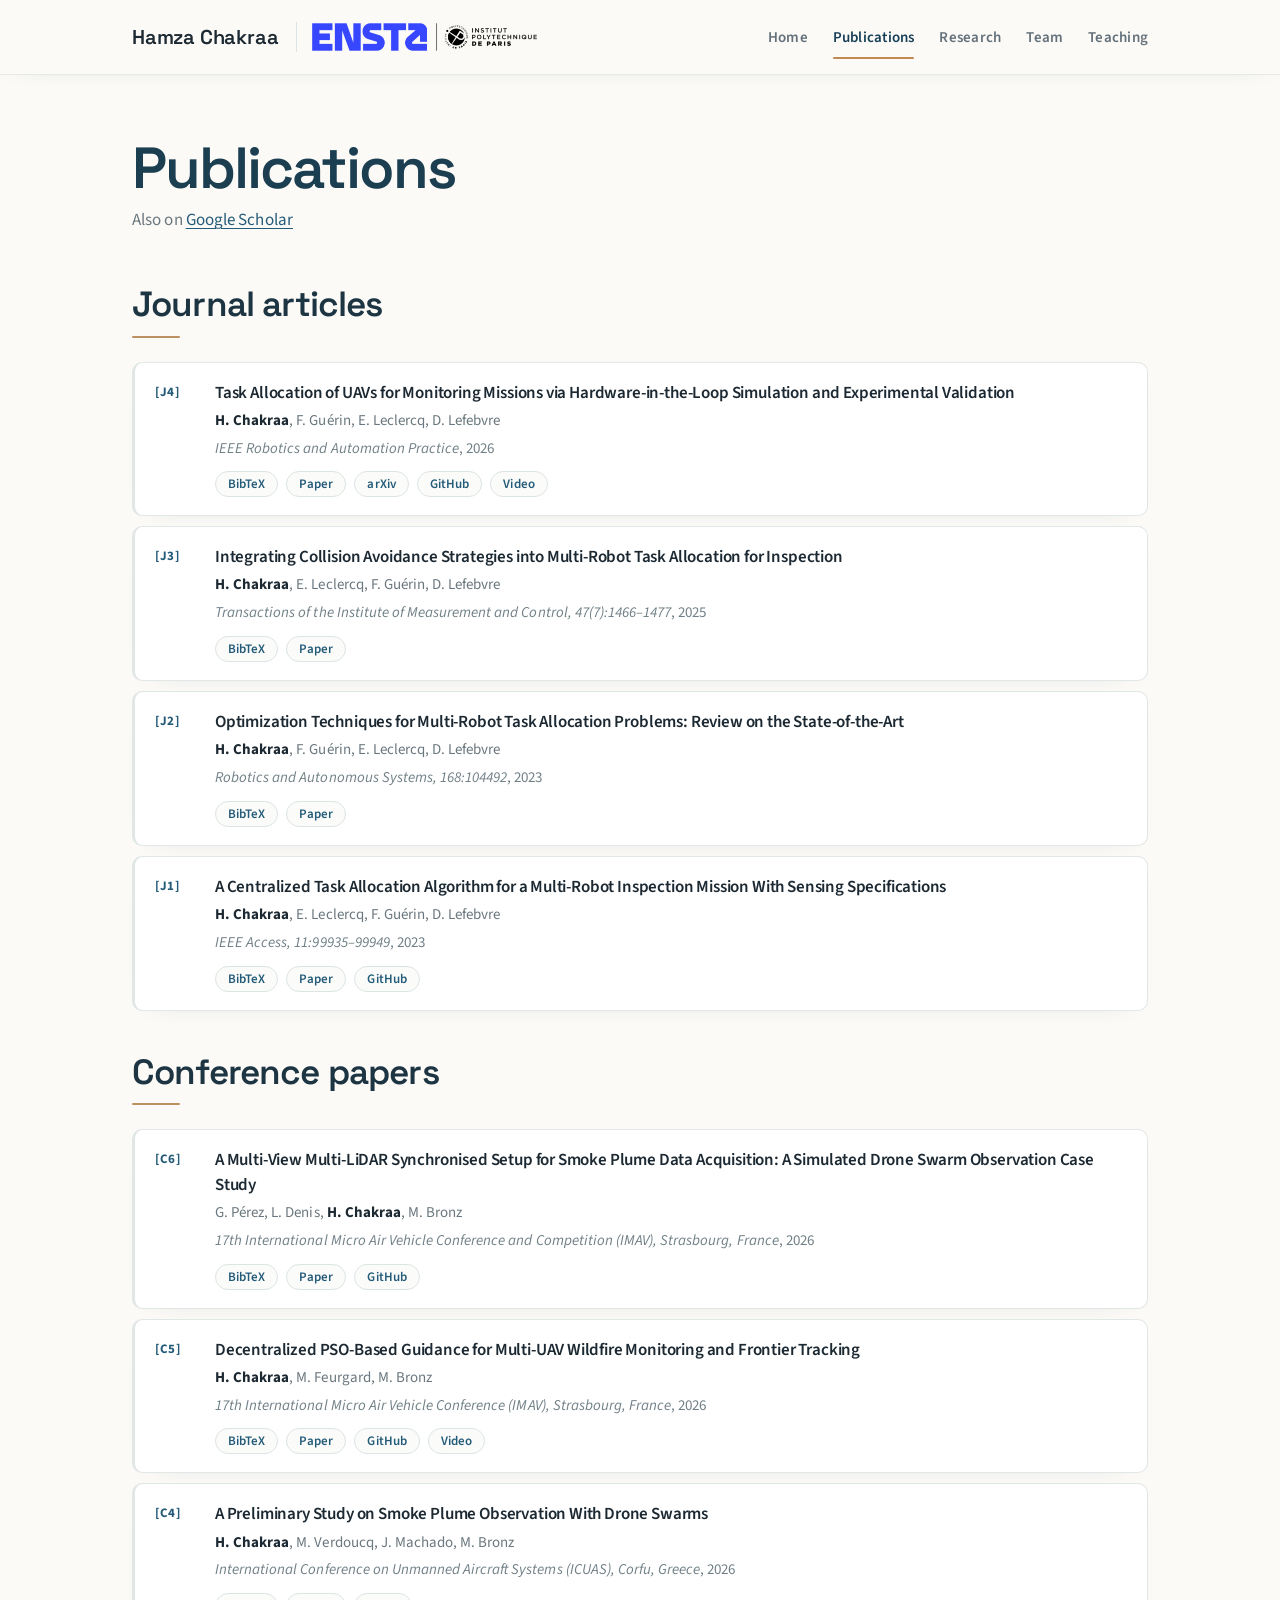
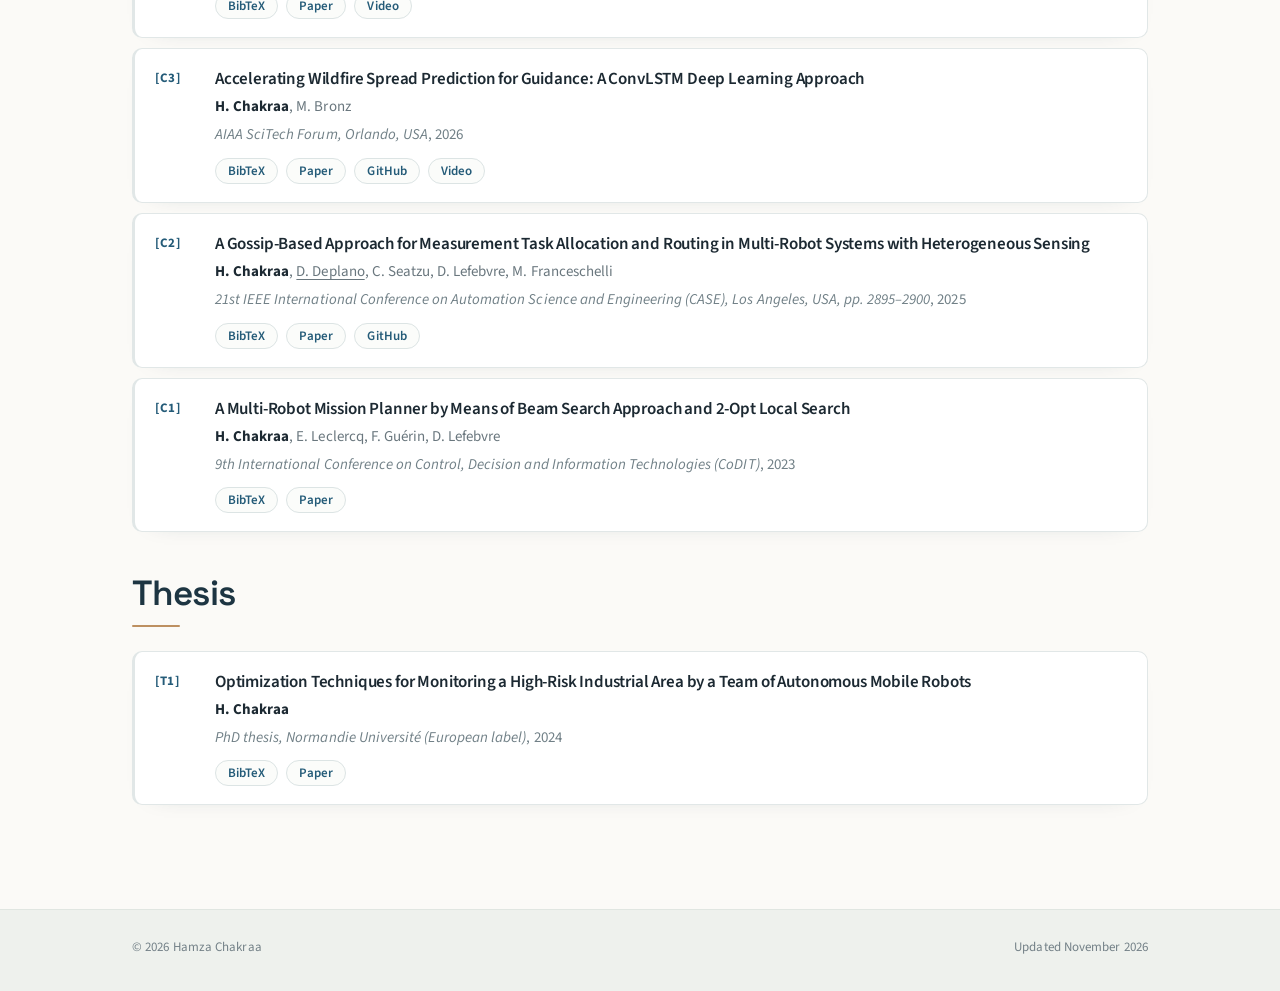
==== commit f2cd8da0: "update" ====
--- a/publications.html
+++ b/publications.html
@@ -14,8 +14,8 @@
 <meta property="og:image" content="https://hamzachakraa.github.io/images/hamza.jpg">
 <meta name="twitter:card" content="summary">
 <meta name="theme-color" content="#fbfaf7">
-<link rel="stylesheet" href="style.css?v=21">
-<script src="pubs.js?v=18" defer></script>
+<link rel="stylesheet" href="style.css?v=22">
+<script src="pubs.js?v=24" defer></script>
 </head>
 <body>
 
--- a/style.css
+++ b/style.css
@@ -492,3 +492,13 @@
 .news-list li:nth-child(3n+2) time,
 .news-list li:nth-child(3n+3) time { color: #245b78; background: #e8f0f3; }
 .t-journal, .t-conference, .t-thesis { --c: var(--accent); --cs: var(--accent-soft); }
+
+/* Selected publications: key figure instead of the first page */
+.sel { grid-template-columns: 240px 1fr !important; }
+.sel .page { aspect-ratio: 16/10; border-top-width: 1px; border-radius: 8px; }
+.sel .page img { object-fit: cover; object-position: center; }
+.sel:hover .page { transform: scale(1.02); }
+.sel.is-page { grid-template-columns: 124px 1fr !important; }
+.sel.is-page .page { aspect-ratio: 8.5/11; }
+.sel.is-page .page img { object-position: top; }
+@media (max-width: 640px) { .sel { grid-template-columns: 1fr !important; } .sel .page { max-width: 420px; } }
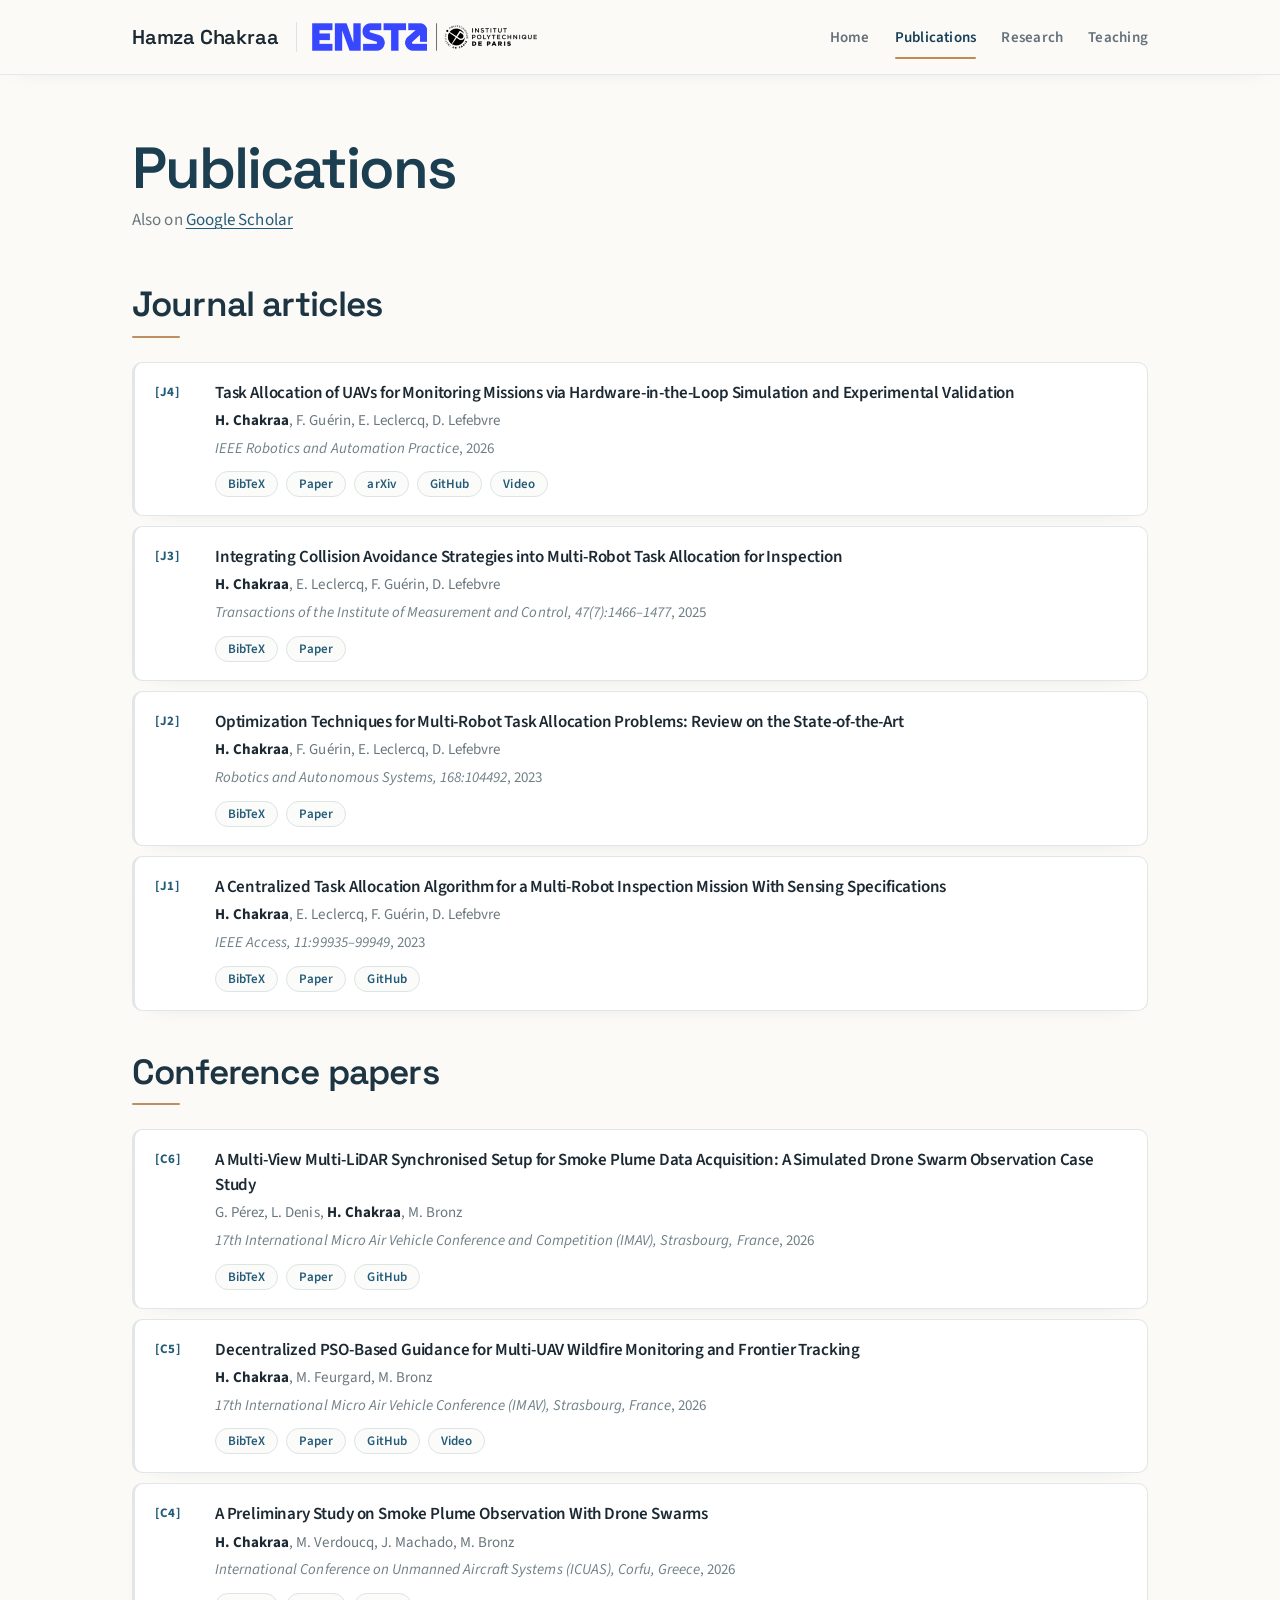
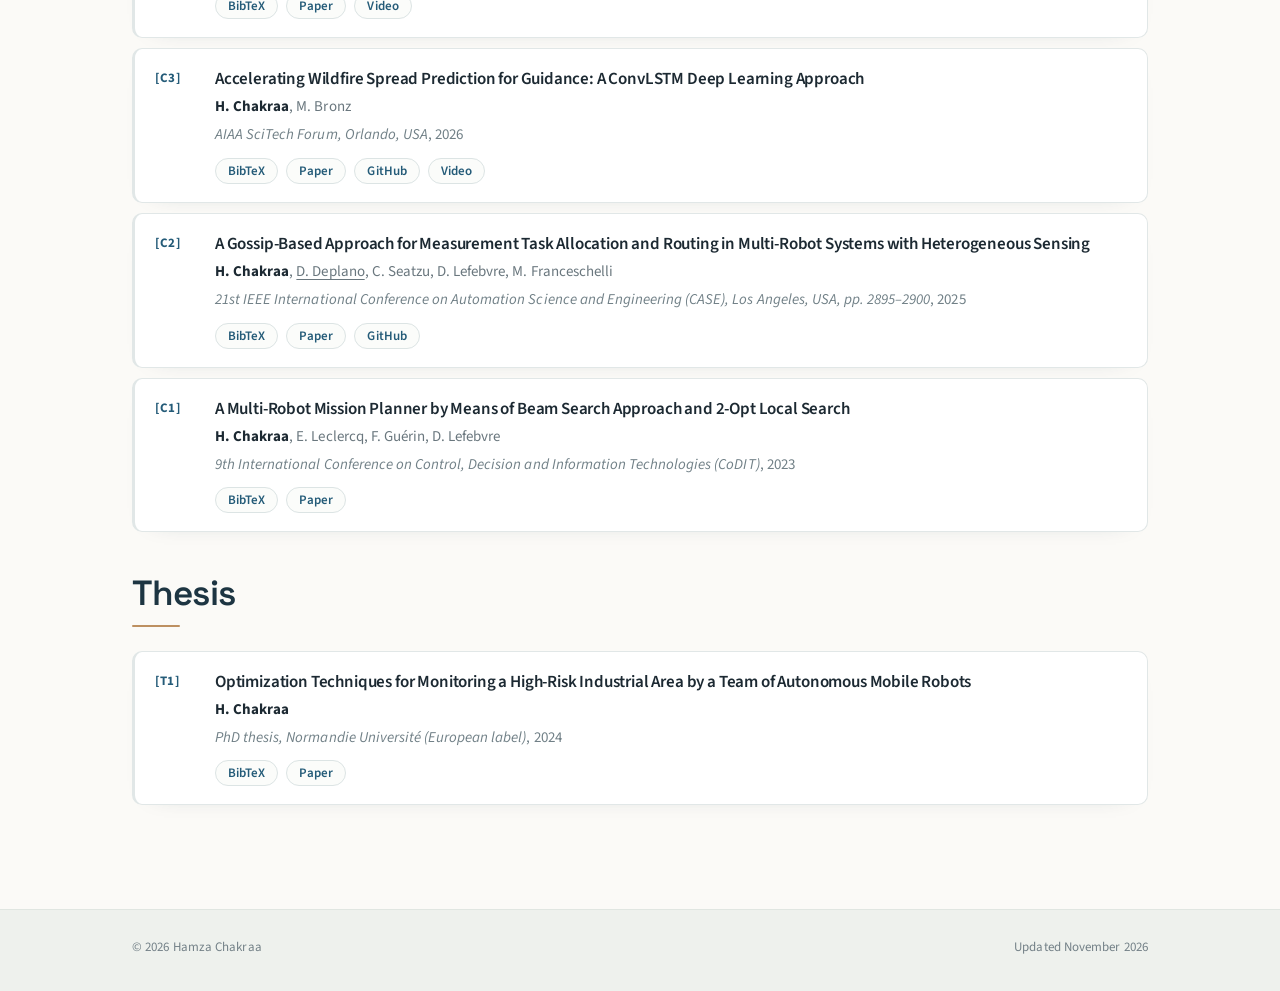
==== commit 238dd086: "update" ====
--- a/publications.html
+++ b/publications.html
@@ -14,8 +14,8 @@
 <meta property="og:image" content="https://hamzachakraa.github.io/images/hamza.jpg">
 <meta name="twitter:card" content="summary">
 <meta name="theme-color" content="#fbfaf7">
-<link rel="stylesheet" href="style.css?v=22">
-<script src="pubs.js?v=24" defer></script>
+<link rel="stylesheet" href="style.css?v=23">
+<script src="pubs.js?v=26" defer></script>
 </head>
 <body>
 
@@ -29,7 +29,6 @@
       <a href="./">Home</a>
       <a href="publications.html" aria-current="page">Publications</a>
       <a href="research.html">Research</a>
-      <a href="team.html">Team</a>
       <a href="teaching.html">Teaching</a>
     </nav>
   </div>
--- a/style.css
+++ b/style.css
@@ -502,3 +502,6 @@
 .sel.is-page .page { aspect-ratio: 8.5/11; }
 .sel.is-page .page img { object-position: top; }
 @media (max-width: 640px) { .sel { grid-template-columns: 1fr !important; } .sel .page { max-width: 420px; } }
+
+/* Venue badge in Selected publications: normal case */
+.sel .badge { text-transform: none; letter-spacing: .01em; font-size: 13px; font-weight: 600; }
